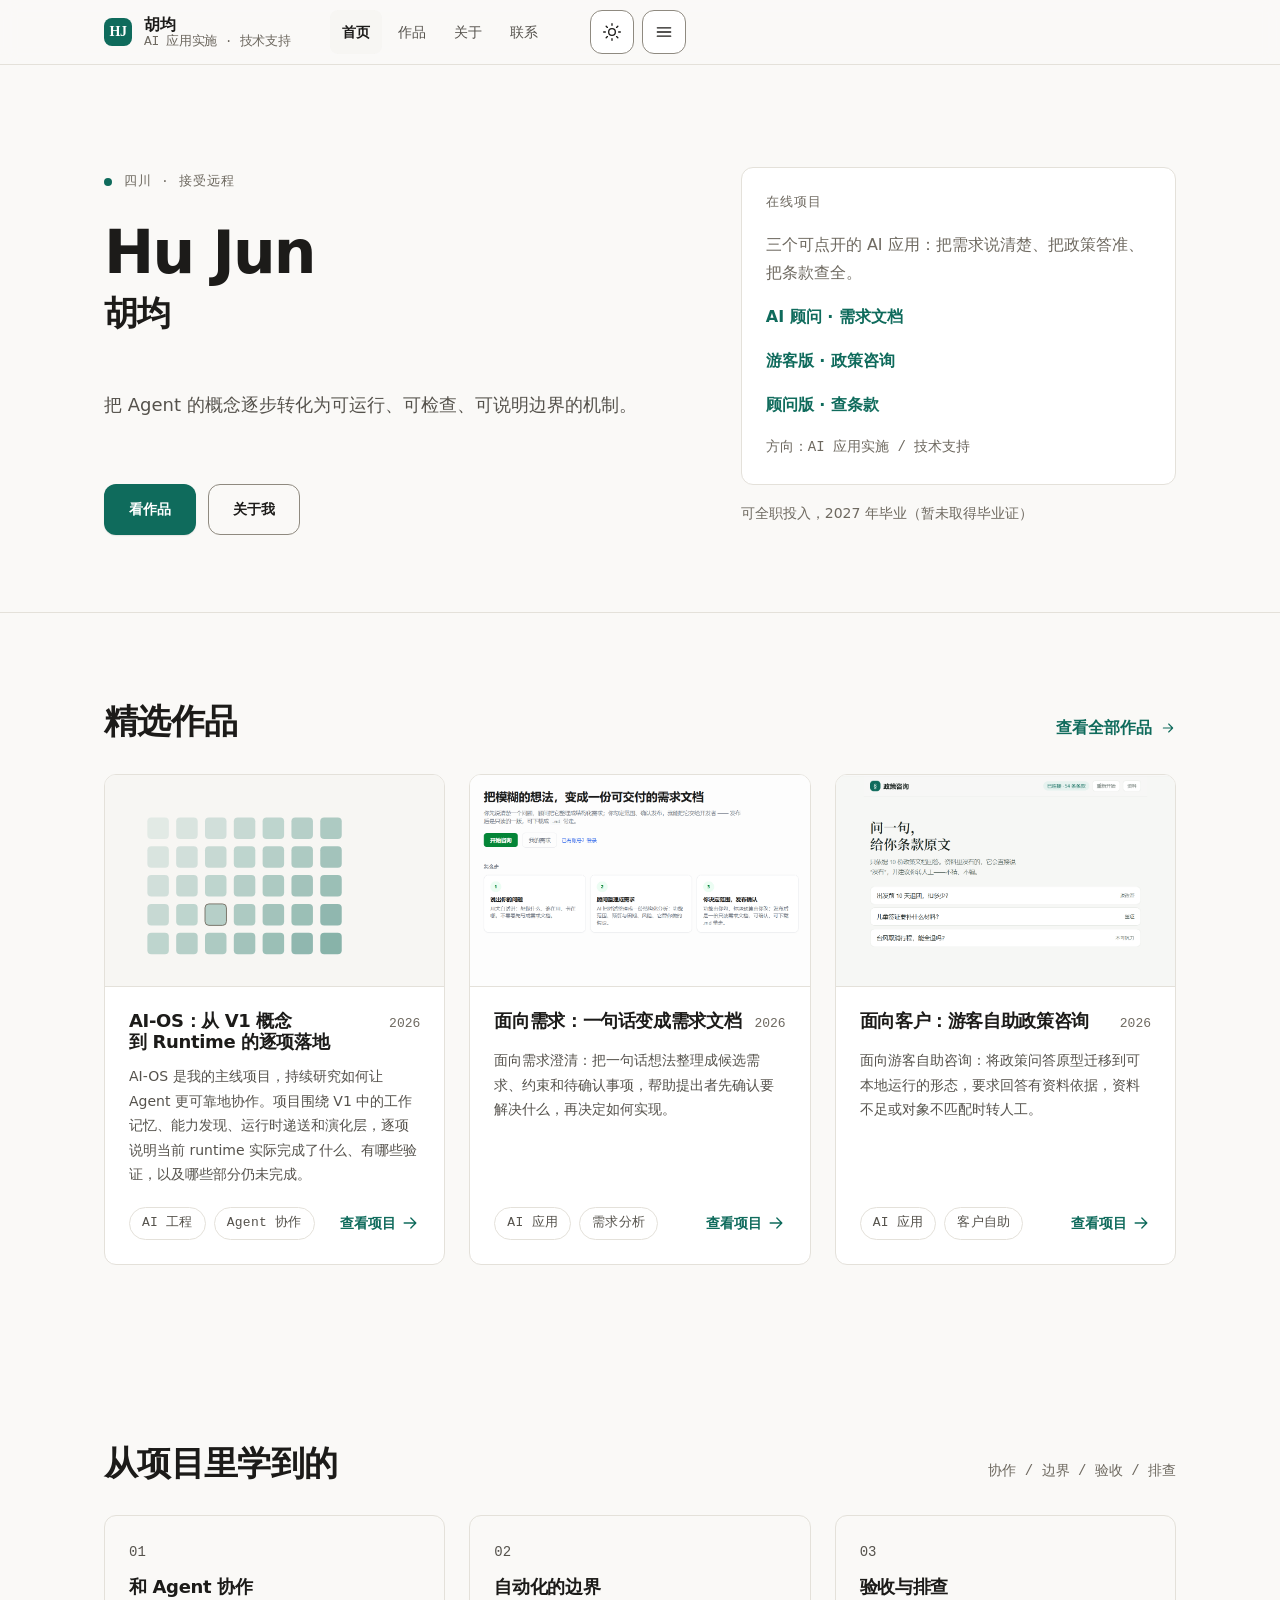
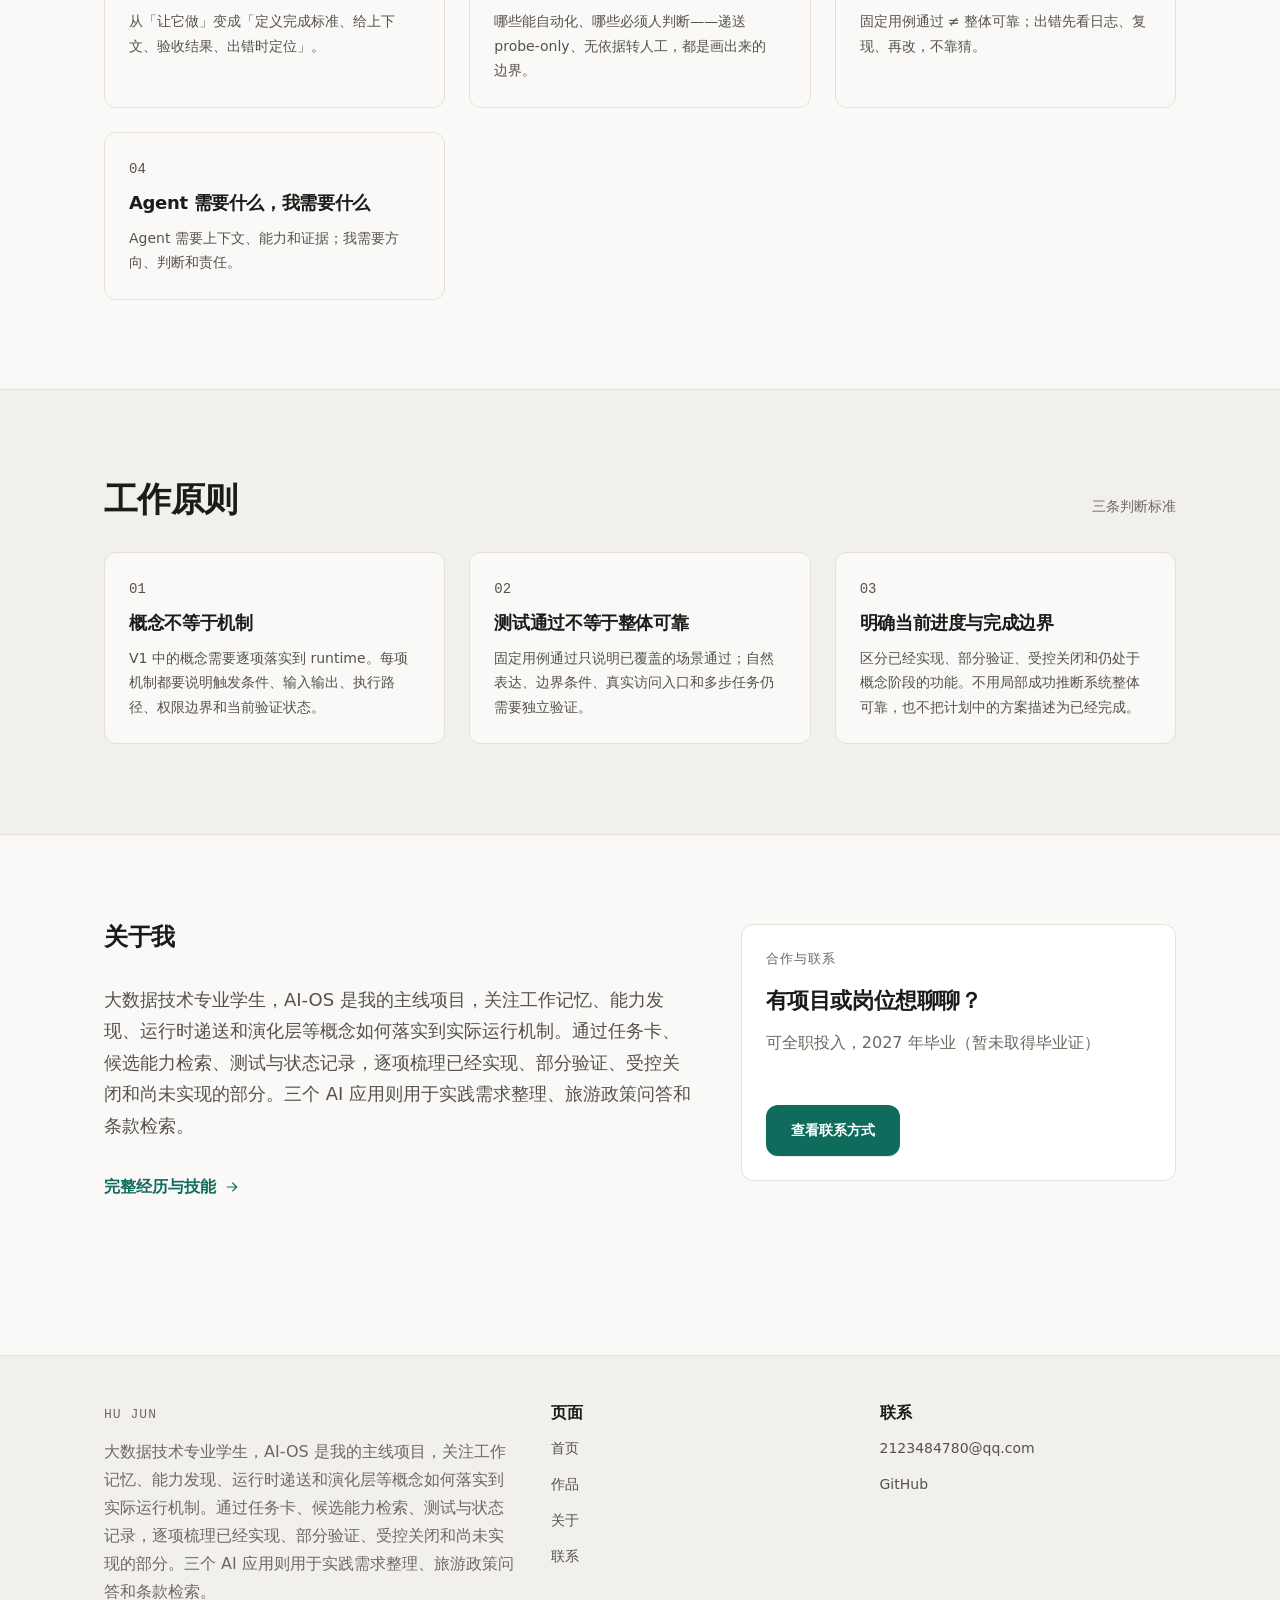
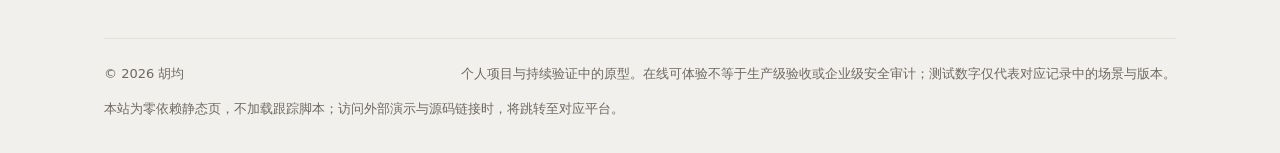
==== index.html @ 74d10eb5 "fix: 修内联脚本闭合、静态兜底（本科/6 个案例/@example）、私有仓库链接不再标源码" ====
<!DOCTYPE html>
<html lang="zh-CN" data-accent="teal">
  <head>
    <meta charset="utf-8" />
    <meta name="viewport" content="width=device-width, initial-scale=1" />
    <title>胡均 · AI 应用实施 / 技术支持</title>
    <meta
      name="description"
      content="胡均（Hu Jun）的作品集：AI 应用实施 / 技术支持方向 —— 三个可点开的 AI 应用与方法论项目 AI-OS。"
    />
    <link rel="canonical" href="https://huyanzhu.github.io/portfolio/" />
    <meta name="author" content="胡均" />
    <meta name="theme-color" content="#faf9f7" />
    <meta name="color-scheme" content="light dark" />
    <meta property="og:type" content="website" />
    <meta property="og:title" content="胡均 · AI 应用实施 / 技术支持" />
    <meta
      property="og:description"
      content="三个可点开的 AI 应用与方法论项目 AI-OS：需求文档、政策咨询、条款检索。"
    />
    <meta property="og:url" content="https://huyanzhu.github.io/portfolio/" />
    <meta property="og:image" content="https://huyanzhu.github.io/portfolio/assets/img/og-cover.svg" />
    <meta name="twitter:card" content="summary_large_image" />
    <link rel="icon" href="assets/img/favicon.svg" type="image/svg+xml" />
    <link rel="manifest" href="site.webmanifest" />
    <link rel="stylesheet" href="assets/css/tokens.css" />
    <link rel="stylesheet" href="assets/css/site.css" />
    <script>
      /* 主题预设：在样式之前决定深浅色，避免首屏闪白 */
      (function () {
        try {
          var query = /[?&]theme=(dark|light)/.exec(window.location.search);
          var t = query ? query[1] : window.localStorage.getItem("portfolio.theme");
          if (t !== "light" && t !== "dark") {
            t =
              window.matchMedia && window.matchMedia("(prefers-color-scheme: dark)").matches
                ? "dark"
                : "light";
          }
          document.documentElement.setAttribute("data-theme", t);
        } catch (err) {
          /* 读取失败时保持 CSS 默认（跟随系统） */
        }
        document.documentElement.setAttribute("data-js", "true");
      })();
    </script>
  </head>

  <body data-page="首页">
    <a class="skip-link" href="#main">跳到主要内容</a>

    <header class="nav">
      <div class="container nav__inner">
        <a class="brand" href="index.html">
          <span class="brand__mark" data-bind="profile.initials">HJ</span>
          <span class="brand__text">
            <span data-bind="profile.name">胡均</span>
            <span class="brand__sub" data-bind="profile.headline">AI 应用实施 · 技术支持</span>
          </span>
        </a>

        <nav class="nav__links" aria-label="主导航" data-render="nav-links">
          <a class="nav__link" data-nav-link href="index.html">首页</a>
          <a class="nav__link" data-nav-link href="projects.html">作品</a>
          <a class="nav__link" data-nav-link href="about.html">关于</a>
          <a class="nav__link" data-nav-link href="contact.html">联系</a>
        </nav>

        <div class="nav__actions">
          <button
            class="btn btn--icon"
            type="button"
            data-theme-toggle
            aria-label="切换主题"
          >
            <svg class="icon" data-theme-icon="light" viewBox="0 0 24 24" aria-hidden="true">
              <circle cx="12" cy="12" r="4" />
              <path d="M12 2v2M12 20v2M2 12h2M20 12h2M5 5l1.5 1.5M17.5 17.5L19 19M19 5l-1.5 1.5M6.5 17.5L5 19" />
            </svg>
            <svg class="icon" data-theme-icon="dark" viewBox="0 0 24 24" aria-hidden="true" hidden>
              <path d="M20 14.5A8 8 0 0 1 9.5 4a8.5 8.5 0 1 0 10.5 10.5z" />
            </svg>
          </button>
          <button
            class="btn btn--icon nav__toggle"
            type="button"
            data-nav-toggle
            aria-expanded="false"
            aria-controls="nav-panel"
            aria-label="打开导航菜单"
          >
            <svg class="icon" viewBox="0 0 24 24" aria-hidden="true">
              <path d="M4 7h16M4 12h16M4 17h16" />
            </svg>
          </button>
        </div>
      </div>

      <div class="nav__panel" id="nav-panel" data-nav-panel hidden>
        <div class="container">
          <ul data-render="nav-panel">
            <li><a data-nav-link href="index.html">首页</a></li>
            <li><a data-nav-link href="projects.html">作品</a></li>
            <li><a data-nav-link href="about.html">关于</a></li>
            <li><a data-nav-link href="contact.html">联系</a></li>
          </ul>
        </div>
      </div>
    </header>

    <main id="main" tabindex="-1">
      <section class="hero">
        <div class="container split">
          <div class="stack stack--lg">
            <div>
              <p class="hero__greeting eyebrow">
                <span class="dot" aria-hidden="true"></span>
                <span data-bind="profile.location">成都 · 接受远程</span>
              </p>
              <h1>
                <span class="display-name" data-bind="profile.latinName">Hu Jun</span>
                <span class="hero__cn" data-bind="profile.name">胡均</span>
              </h1>
            </div>

            <p class="lede hero__lede" data-bind="profile.tagline">
              把 Agent 的概念逐步转化为可运行、可检查、可说明边界的机制。
            </p>

            <div class="hero__cta">
              <a class="btn btn--primary" href="projects.html">
                <span class="btn__label">看作品</span>
              </a>
              <a class="btn btn--ghost" href="about.html">
                <span class="btn__label">关于我</span>
              </a>
            </div>
          </div>

          <div class="hero__aside">
            <div class="card reveal" data-render="hero-card" aria-label="在线项目与方向">
              <p class="eyebrow">在线项目</p>
            </div>
            <p class="muted text-sm" data-bind="profile.availability">
              可全职投入，2027 年毕业
            </p>
          </div>
        </div>
      </section>

      <section class="section">
        <div class="container">
          <div class="section-head">
            <h2>精选作品</h2>
            <a class="link-arrow" href="projects.html">
              查看全部作品
              <svg class="icon" viewBox="0 0 24 24" aria-hidden="true">
                <path d="M5 12h14M13 6l6 6-6 6" />
              </svg>
            </a>
          </div>
          <div class="grid grid--3" data-render="featured-projects">
            <a class="project-card" href="projects.html">
              <div class="project-card__media"></div>
              <div class="project-card__body">
                <div class="project-card__top"><h3 class="project-card__title">作品列表</h3></div>
                <p class="project-card__summary">打开作品页查看全部案例。</p>
              </div>
            </a>
          </div>
        </div>
      </section>

      <section class="section">
        <div class="container">
          <div class="section-head">
            <h2>从项目里学到的</h2>
            <p class="mono muted">协作 / 边界 / 验收 / 排查</p>
          </div>
          <div class="grid grid--3" data-render="learnings"></div>
        </div>
      </section>

      <section class="section section--alt">
        <div class="container">
          <div class="section-head">
            <h2>工作原则</h2>
            <p class="mono muted">三条判断标准</p>
          </div>
          <div class="grid grid--3" data-render="principles">
            <div class="capability">
              <p class="capability__index">01</p>
              <h3>先定义状态，再画界面</h3>
              <p>空、加载、失败、无权限——这四种状态先写清楚，主流程反而更简单。</p>
            </div>
          </div>
        </div>
      </section>

      <section class="section">
        <div class="container split">
          <div class="stack stack--lg">
            <h2>关于我</h2>
            <p class="lede" data-bind="profile.bioShort">
              大数据技术专业学生，关注 AI 应用如何落实到可运行、可检查的机制。
            </p>
            <div>
              <a class="link-arrow" href="about.html">
                完整经历与技能
                <svg class="icon" viewBox="0 0 24 24" aria-hidden="true">
                  <path d="M5 12h14M13 6l6 6-6 6" />
                </svg>
              </a>
            </div>
          </div>

          <div class="card">
            <p class="eyebrow">合作与联系</p>
            <h2 class="text-xl">有项目或岗位想聊聊？</h2>
            <p class="muted" data-bind="profile.availability">开放全职与长期合作机会</p>
            <div class="hero__cta">
              <a class="btn btn--primary" href="contact.html">
                <span class="btn__label">查看联系方式</span>
              </a>
            </div>
          </div>
        </div>
      </section>

      <section class="section section--alt" data-writing-section hidden>
        <div class="container">
          <div class="section-head">
            <h2>写作与分享</h2>
            <p class="mono muted">技术笔记与项目复盘</p>
          </div>
          <div class="grid grid--3" data-render="writing"></div>
        </div>
      </section>
    </main>

    <footer class="footer">
      <div class="container">
        <div class="footer__grid">
          <div>
            <p class="eyebrow" data-bind="profile.latinName">Hu Jun</p>
            <p class="muted mt-3" data-bind="profile.bioShort">
              AI 应用实施 · 技术支持
            </p>
          </div>
          <div>
            <h2>页面</h2>
            <ul data-render="footer-nav">
              <li><a href="index.html">首页</a></li>
              <li><a href="projects.html">作品</a></li>
              <li><a href="about.html">关于</a></li>
              <li><a href="contact.html">联系</a></li>
            </ul>
          </div>
          <div>
            <h2>联系</h2>
            <ul>
              <li>
                <a href="mailto:2123484780@qq.com" data-contact="email-link">2123484780@qq.com</a>
              </li>
              <li><a href="https://github.com/huyanzhu" rel="noopener" target="_blank">GitHub</a></li>
            </ul>
          </div>
        </div>

        <div class="footer__bottom">
          <p>© <span data-year>2026</span> <span data-bind="profile.name">胡均</span></p>
          <p class="footer__note">
            <span data-sample-notice>个人项目与持续验证中的原型。</span>
          </p>
          <p data-footer-note>本站为零依赖静态页：无跟踪脚本、无第三方请求。</p>
        </div>
      </div>
    </footer>

    <div class="toast" data-toast role="status" hidden></div>

    <script src="assets/js/content.js"></script>
    <script src="assets/js/site.js"></script>
  </body>
</html>
---- assets/css/tokens.css ----
/* =============================================================================
   tokens.css — 设计令牌（单一来源）
   个人作品集站 · 静态零依赖
   规则：页面/组件只使用语义令牌（--bg / --text / --accent ...），
        不出现硬编码 hex；换肤 = 只改本文件。
   刻度：间距 4→128（8px 栅格为主）· 圆角 sm8 / md12 / lg16 / pill
        动效统一 300ms cubic-bezier(.22,1,.36,1)，全部受 reduced-motion 约束。
   ============================================================================= */

:root {
  /* ---- 字体族 ---------------------------------------------------------- */
  --font-sans: system-ui, -apple-system, "Segoe UI", "PingFang SC",
    "Hiragino Sans GB", "Microsoft YaHei", "Source Han Sans SC", sans-serif;
  --font-display: Georgia, "Times New Roman", "Songti SC", serif;
  --font-mono: ui-monospace, SFMono-Regular, "Cascadia Code", Consolas,
    "Liberation Mono", monospace;

  /* ---- 字号刻度（展示层流式，正文固定） -------------------------------- */
  --fs-xs: 0.8125rem;   /* 13 */
  --fs-sm: 0.875rem;    /* 14 */
  --fs-base: 1rem;      /* 16 */
  --fs-lg: 1.125rem;    /* 18 */
  --fs-xl: 1.375rem;    /* 22 */
  --fs-2xl: clamp(1.625rem, 1.4rem + 1.1vw, 2.125rem);
  --fs-3xl: clamp(2.25rem, 1.55rem + 3.2vw, 3.75rem);

  /* ---- 行高：展示紧、正文松（中文正文需要更大行距） -------------------- */
  --lh-tight: 1.14;
  --lh-base: 1.75;

  /* ---- 字距 ------------------------------------------------------------ */
  --ls-tight: -0.02em;
  --ls-wide: 0.08em;

  /* ---- 间距刻度（8px 栅格） -------------------------------------------- */
  --space-1: 4px;
  --space-2: 8px;
  --space-3: 12px;
  --space-4: 16px;
  --space-5: 24px;
  --space-6: 32px;
  --space-7: 48px;
  --space-8: 64px;
  --space-10: 128px;

  /* ---- 圆角（统一刻度，禁止混用自由值） -------------------------------- */
  --radius-sm: 8px;
  --radius-md: 12px;
  --radius-lg: 16px;
  --radius-pill: 999px;

  /* ---- 控件尺寸（触控目标下限，WCAG 2.5.5 建议 44px） ------------------ */
  --control-h: 44px;
  --size-mark: 28px;      /* 品牌方块 */
  --size-textarea: 132px; /* 留言框初始高度 */

  /* ---- 版式尺寸 -------------------------------------------------------- */
  --container: 1120px;
  --measure: 68ch;          /* 正文行长上限 */
  --gutter: clamp(20px, 4vw, 24px);
  --section-y: clamp(56px, 7vw, 104px);
  --section-y-tight: clamp(40px, 5vw, 64px);
  --hero-y-top: clamp(48px, 8vw, 112px);
  --hero-y-bottom: clamp(40px, 6vw, 80px);
  --page-head-y: clamp(40px, 6vw, 72px);
  --nav-h: 64px;

  /* ---- 动效 ------------------------------------------------------------ */
  --ease-out: cubic-bezier(0.22, 1, 0.36, 1);
  --motion-fast: 150ms;
  --motion-base: 300ms;
  --motion-slow: 600ms;
  --stagger: 80ms;

  /* ---- 层级 ------------------------------------------------------------ */
  --z-nav: 100;
  --z-toast: 200;

  /* ---- 浅色主题语义色（暖中性 + 单一松绿强调） ------------------------- */
  --bg: #faf9f7;
  --bg-subtle: #f2f0ec;
  --surface: #ffffff;
  --surface-2: #f7f6f3;
  --border: #e4e1da;
  --border-strong: #8f8a80;   /* 功能性边框（输入框/按钮/焦点相关）：对底色 >= 3:1 */
  --text: #1c1b19;           /* 近黑，非纯黑 */
  --text-secondary: #55524c;
  --text-muted: #6e6960;
  --accent: #0f6b5c;
  --accent-hover: #0b5449;
  --accent-soft: #e6f1ee;
  --accent-contrast: #ffffff;
  --danger: #b3261e;
  --focus-ring: #0f6b5c;

  /* ---- 阴影：分层低透明着色，非单层硬黑 -------------------------------- */
  --shadow-sm: 0 1px 2px rgba(28, 27, 25, 0.05),
    0 1px 1px rgba(28, 27, 25, 0.04);
  --shadow-md: 0 2px 4px rgba(28, 27, 25, 0.05),
    0 8px 20px -8px rgba(28, 27, 25, 0.12);
  --shadow-lg: 0 4px 8px rgba(28, 27, 25, 0.06),
    0 20px 40px -16px rgba(28, 27, 25, 0.18);

  color-scheme: light;
}

/* ---- 深色主题：显式选择 或 系统偏好（未被显式覆盖时） ------------------- */
:root[data-theme="dark"] {
  --bg: #14120e;
  --bg-subtle: #1b1815;
  --surface: #1c1a16;
  --surface-2: #221f1a;
  --border: #2e2a24;
  --border-strong: #78705f;   /* 深色下同样满足非文字对比度 >= 3:1 */
  --text: #f0ede7;
  --text-secondary: #b9b3a8;
  --text-muted: #8c877d;
  --accent: #63c9b4;
  --accent-hover: #86d8c6;
  --accent-soft: #17302b;
  --accent-contrast: #0b1f1a;
  --danger: #f2b8b5;
  --focus-ring: #63c9b4;
  --shadow-sm: 0 1px 2px rgba(0, 0, 0, 0.4), 0 1px 1px rgba(0, 0, 0, 0.3);
  --shadow-md: 0 2px 4px rgba(0, 0, 0, 0.35), 0 8px 20px -8px rgba(0, 0, 0, 0.55);
  --shadow-lg: 0 4px 8px rgba(0, 0, 0, 0.4), 0 20px 40px -16px rgba(0, 0, 0, 0.7);
  color-scheme: dark;
}

@media (prefers-color-scheme: dark) {
  :root:not([data-theme="light"]) {
    --bg: #14120e;
    --bg-subtle: #1b1815;
    --surface: #1c1a16;
    --surface-2: #221f1a;
    --border: #2e2a24;
    --border-strong: #78705f;
    --text: #f0ede7;
    --text-secondary: #b9b3a8;
    --text-muted: #8c877d;
    --accent: #63c9b4;
    --accent-hover: #86d8c6;
    --accent-soft: #17302b;
    --accent-contrast: #0b1f1a;
    --danger: #f2b8b5;
    --focus-ring: #63c9b4;
    --shadow-sm: 0 1px 2px rgba(0, 0, 0, 0.4), 0 1px 1px rgba(0, 0, 0, 0.3);
    --shadow-md: 0 2px 4px rgba(0, 0, 0, 0.35),
      0 8px 20px -8px rgba(0, 0, 0, 0.55);
    --shadow-lg: 0 4px 8px rgba(0, 0, 0, 0.4),
      0 20px 40px -16px rgba(0, 0, 0, 0.7);
    color-scheme: dark;
  }
}

/* ---- 动效收敛：用户要求减少动效时，所有时长归零（统一兜底） ------------- */
@media (prefers-reduced-motion: reduce) {
  :root {
    --motion-fast: 0ms;
    --motion-base: 0ms;
    --motion-slow: 0ms;
    --stagger: 0ms;
  }
}

/* ---- 强调色预设：<html data-accent="teal|indigo|clay"> 可换品牌色 -------- */
:root[data-accent="indigo"] {
  --accent: #2f4fb8;
  --accent-hover: #243d92;
  --accent-soft: #e8ecfa;
  --focus-ring: #2f4fb8;
}
:root[data-accent="clay"] {
  --accent: #9a4a1f;
  --accent-hover: #7c3a17;
  --accent-soft: #f7ece4;
  --focus-ring: #9a4a1f;
}
:root[data-theme="dark"][data-accent="indigo"],
:root[data-accent="indigo"]:where([data-theme="dark"]) {
  --accent: #93a8ff;
  --accent-hover: #b3c2ff;
  --accent-soft: #1b2140;
  --accent-contrast: #0e1430;
  --focus-ring: #93a8ff;
}
:root[data-theme="dark"][data-accent="clay"] {
  --accent: #e2a077;
  --accent-hover: #eeb894;
  --accent-soft: #33231a;
  --accent-contrast: #2a1608;
  --focus-ring: #e2a077;
}
@media (prefers-color-scheme: dark) {
  :root:not([data-theme="light"])[data-accent="indigo"] {
    --accent: #93a8ff;
    --accent-hover: #b3c2ff;
    --accent-soft: #1b2140;
    --accent-contrast: #0e1430;
    --focus-ring: #93a8ff;
  }
  :root:not([data-theme="light"])[data-accent="clay"] {
    --accent: #e2a077;
    --accent-hover: #eeb894;
    --accent-soft: #33231a;
    --accent-contrast: #2a1608;
    --focus-ring: #e2a077;
  }
}
---- assets/css/site.css ----
/* =============================================================================
   site.css — 基元 + 组件（只消费 tokens.css 的语义令牌）
   结构：reset → base → layout → nav → hero → button → tag → card → timeline
        → empty → form → footer → prose → motion → print
   ============================================================================= */

/* ---------------------------------------------------------------- reset -- */
*,
*::before,
*::after {
  box-sizing: border-box;
}

/* 作者样式里的 display（如 .empty{display:flex}）会盖掉 UA 的 [hidden]{display:none}，
   SVG 元素同理（svg{display:block}）—— 这里显式兜底：
   JS 用 hidden 控制显隐的元素必须真的隐藏。 */
[hidden] {
  display: none !important;
}

html {
  -webkit-text-size-adjust: 100%;
  scroll-behavior: smooth;
  scroll-padding-top: calc(var(--nav-h) + var(--space-5));
}

body {
  margin: 0;
  background: var(--bg);
  color: var(--text);
  font-family: var(--font-sans);
  font-size: var(--fs-base);
  line-height: var(--lh-base);
  overflow-wrap: break-word; /* 长英文项目名 / URL 在窄屏不溢出 */
  -webkit-font-smoothing: antialiased;
  text-rendering: optimizeLegibility;
}

img,
svg {
  max-width: 100%;
  height: auto;
  display: block;
}

h1,
h2,
h3,
h4 {
  margin: 0;
  line-height: var(--lh-tight);
  letter-spacing: var(--ls-tight);
  font-weight: 700;
  text-wrap: balance;
}

p {
  margin: 0;
  text-wrap: pretty;
}

ul,
ol {
  margin: 0;
  padding: 0;
  list-style: none;
}

a {
  color: var(--accent);
  text-decoration-thickness: 1px;
  text-underline-offset: 3px;
}

a:hover {
  color: var(--accent-hover);
}

button {
  font: inherit;
  color: inherit;
}

hr {
  border: 0;
  border-top: 1px solid var(--border);
  margin: 0;
}

:focus-visible {
  outline: 2px solid var(--focus-ring);
  outline-offset: 2px;
  border-radius: var(--radius-sm);
}

::selection {
  background: var(--accent-soft);
  color: var(--text);
}

/* ----------------------------------------------------------------- base -- */
.skip-link {
  position: absolute;
  left: var(--space-4);
  top: calc(-1 * var(--space-10));
  z-index: calc(var(--z-nav) + 1);
  padding: var(--space-3) var(--space-4);
  background: var(--surface);
  color: var(--text);
  border: 1px solid var(--border-strong);
  border-radius: var(--radius-md);
  box-shadow: var(--shadow-md);
  transition: top var(--motion-fast) var(--ease-out);
}

.skip-link:focus {
  top: var(--space-4);
}

.visually-hidden {
  position: absolute;
  width: 1px;
  height: 1px;
  overflow: hidden;
  clip-path: inset(50%);
  white-space: nowrap;
}

.eyebrow {
  font-family: var(--font-mono);
  font-size: var(--fs-xs);
  letter-spacing: var(--ls-wide);
  text-transform: uppercase;
  color: var(--text-muted);
}

.lede {
  font-size: var(--fs-lg);
  color: var(--text-secondary);
  max-width: var(--measure);
}

.muted {
  color: var(--text-muted);
}

.mono {
  font-family: var(--font-mono);
  font-size: var(--fs-sm);
}

.text-sm {
  font-size: var(--fs-sm);
}

.text-xl {
  font-size: var(--fs-xl);
}

.mt-3 {
  margin-top: var(--space-3);
}

.display-name {
  font-weight: 700;
  font-size: var(--fs-3xl);
  line-height: var(--lh-tight);
  letter-spacing: -0.03em;
}

/* --------------------------------------------------------------- layout -- */
.container {
  width: 100%;
  max-width: var(--container);
  margin-inline: auto;
  padding-inline: var(--gutter);
}

.section {
  padding-block: var(--section-y);
}

.section--tight {
  padding-block: var(--section-y-tight);
}

.section--alt {
  background: var(--bg-subtle);
  border-block: 1px solid var(--border);
}

.section-head {
  display: flex;
  flex-wrap: wrap;
  align-items: baseline;
  justify-content: space-between;
  gap: var(--space-4);
  margin-bottom: var(--space-6);
}

.section-head h2 {
  font-size: var(--fs-2xl);
}

.stack {
  display: flex;
  flex-direction: column;
  gap: var(--space-4);
}

.stack--lg {
  gap: var(--space-6);
}

.grid {
  display: grid;
  gap: var(--space-5);
}

.grid--2 {
  grid-template-columns: repeat(auto-fit, minmax(280px, 1fr));
}

.grid--3 {
  grid-template-columns: repeat(auto-fill, minmax(272px, 1fr));
}

.split {
  display: grid;
  gap: var(--space-7);
  align-items: start;
}

@media (min-width: 960px) {
  .split {
    grid-template-columns: 1.15fr 0.85fr;
  }
}

.rule {
  border-top: 1px solid var(--border);
  padding-top: var(--space-5);
}

/* ------------------------------------------------------------------ nav -- */
.nav {
  position: sticky;
  top: 0;
  z-index: var(--z-nav);
  background: var(--bg); /* 回退：不支持 color-mix 的浏览器用不透明底色 */
  background: color-mix(in srgb, var(--bg) 88%, transparent);
  backdrop-filter: blur(8px);
  border-bottom: 1px solid var(--border);
}

.nav__inner {
  display: flex;
  align-items: center;
  gap: var(--space-4);
  min-height: var(--nav-h);
}

.brand {
  display: inline-flex;
  align-items: center;
  gap: var(--space-3);
  text-decoration: none;
  color: var(--text);
  font-weight: 700;
  letter-spacing: var(--ls-tight);
}

.brand:hover {
  color: var(--text);
}

.brand__mark {
  width: var(--size-mark);
  height: var(--size-mark);
  border-radius: var(--radius-sm);
  background: var(--accent);
  color: var(--accent-contrast);
  display: grid;
  place-items: center;
  font-family: var(--font-display);
  font-size: var(--fs-sm);
  line-height: 1;
}

.brand__text {
  display: flex;
  flex-direction: column;
  line-height: 1.2;
}

.brand__sub {
  font-family: var(--font-mono);
  font-weight: 400;
  font-size: var(--fs-xs);
  color: var(--text-muted);
}

.nav__links {
  display: none;
  gap: var(--space-1);
  margin-inline-start: auto;
}

.nav__link {
  display: inline-flex;
  align-items: center;
  min-height: var(--control-h);
  padding-inline: var(--space-3);
  border-radius: var(--radius-sm);
  color: var(--text-secondary);
  text-decoration: none;
  font-size: var(--fs-sm);
  transition: background var(--motion-fast) var(--ease-out),
    color var(--motion-fast) var(--ease-out);
}

.nav__link:hover {
  background: var(--surface-2);
  color: var(--text);
}

.nav__link[aria-current="page"] {
  color: var(--text);
  background: var(--surface-2);
  font-weight: 600;
}

.nav__actions {
  display: flex;
  align-items: center;
  gap: var(--space-2);
  margin-inline-start: auto;
}

@media (min-width: 860px) {
  .nav__links {
    display: flex;
    margin-inline-start: var(--space-5);
  }

  .nav__actions {
    margin-inline-start: var(--space-5);
  }

  .nav__toggle {
    display: none;
  }
}

.nav__toggle {
  display: inline-flex;
  align-items: center;
  justify-content: center;
  width: var(--control-h);
  height: var(--control-h);
  background: var(--surface);
  border: 1px solid var(--border);
  border-radius: var(--radius-sm);
  cursor: pointer;
}

.nav__toggle:hover {
  border-color: var(--border-strong);
}

.icon {
  width: 20px;
  height: 20px;
  stroke: currentColor;
  stroke-width: 1.6;
  fill: none;
  stroke-linecap: round;
  stroke-linejoin: round;
}

/* SVG 元素上的主题图标同样依赖全局 [hidden] 规则（作者 display 会盖过 UA 规则） */

.nav__panel {
  border-top: 1px solid var(--border);
  background: var(--bg);
  padding-block: var(--space-3) var(--space-4);
}

.nav__panel ul {
  display: flex;
  flex-direction: column;
  gap: var(--space-1);
}

.nav__panel a {
  display: flex;
  align-items: center;
  min-height: var(--control-h);
  padding-inline: var(--space-3);
  border-radius: var(--radius-sm);
  color: var(--text-secondary);
  text-decoration: none;
}

.nav__panel a:hover,
.nav__panel a[aria-current="page"] {
  background: var(--surface-2);
  color: var(--text);
}

@media (min-width: 860px) {
  .nav__panel {
    display: none;
  }
}

/* ----------------------------------------------------------------- hero -- */
.hero {
  padding-block: var(--hero-y-top) var(--hero-y-bottom);
  border-bottom: 1px solid var(--border);
}

.hero__greeting {
  display: inline-flex;
  align-items: center;
  gap: var(--space-3);
  margin-bottom: var(--space-5);
}

.dot {
  width: 8px;
  height: 8px;
  border-radius: var(--radius-pill);
  background: var(--accent);
  flex: none;
}

.hero h1 {
  font-size: var(--fs-3xl);
  max-width: 18ch;
}

.hero__cn {
  display: block;
  font-size: var(--fs-2xl);
  font-weight: 700;
  letter-spacing: var(--ls-tight);
  margin-top: var(--space-2);
}

.hero__lede {
  margin-top: var(--space-5);
}

.hero__cta {
  display: flex;
  flex-wrap: wrap;
  gap: var(--space-3);
  margin-top: var(--space-6);
}

.hero__aside {
  display: flex;
  flex-direction: column;
  gap: var(--space-4);
}

.facts {
  display: grid;
  grid-template-columns: repeat(auto-fit, minmax(132px, 1fr));
  gap: var(--space-4);
  padding: var(--space-5);
  background: var(--surface);
  border: 1px solid var(--border);
  border-radius: var(--radius-lg);
  box-shadow: var(--shadow-sm);
}

.facts__item dt {
  font-family: var(--font-mono);
  font-size: var(--fs-xs);
  color: var(--text-muted);
  letter-spacing: 0.04em;
}

.facts__item dd {
  margin: var(--space-2) 0 0;
  font-size: var(--fs-xl);
  font-weight: 700;
  letter-spacing: var(--ls-tight);
}

.facts__item dd span {
  font-size: var(--fs-sm);
  font-weight: 400;
  color: var(--text-secondary);
  margin-inline-start: var(--space-1);
}

/* --------------------------------------------------------------- button -- */
.btn {
  display: inline-flex;
  align-items: center;
  justify-content: center;
  gap: var(--space-2);
  min-height: var(--control-h);
  padding: var(--space-3) var(--space-5);
  border: 1px solid transparent;
  border-radius: var(--radius-md);
  background: var(--surface-2);
  color: var(--text);
  font-size: var(--fs-sm);
  font-weight: 600;
  text-decoration: none;
  cursor: pointer;
  transition: transform var(--motion-fast) var(--ease-out),
    background var(--motion-fast) var(--ease-out),
    border-color var(--motion-fast) var(--ease-out),
    box-shadow var(--motion-fast) var(--ease-out);
}

.btn:hover {
  transform: translateY(-1px);
}

.btn:active {
  transform: scale(0.97);
}

.btn--primary {
  background: var(--accent);
  color: var(--accent-contrast);
  box-shadow: var(--shadow-sm);
}

.btn--primary:hover {
  background: var(--accent-hover);
  color: var(--accent-contrast);
}

.btn--ghost {
  background: transparent;
  border-color: var(--border-strong);
  color: var(--text);
}

.btn--ghost:hover {
  background: var(--surface-2);
  border-color: var(--text-muted);
}

.btn--icon {
  width: var(--control-h);
  min-height: var(--control-h);
  padding: 0;
  background: var(--surface);
  border-color: var(--border-strong);
}

.btn--icon:hover {
  border-color: var(--border-strong);
  background: var(--surface-2);
}

.btn__label {
  white-space: nowrap;
}

/* ------------------------------------------------------------------ tag -- */
.tag-list {
  display: flex;
  flex-wrap: wrap;
  gap: var(--space-2);
}

.tag {
  display: inline-flex;
  align-items: center;
  gap: var(--space-1);
  padding: var(--space-1) var(--space-3);
  border-radius: var(--radius-pill);
  border: 1px solid var(--border);
  background: var(--surface);
  color: var(--text-secondary);
  font-size: var(--fs-xs);
  font-family: var(--font-mono);
  letter-spacing: 0.02em;
}

.tag--accent {
  border-color: transparent;
  background: var(--accent-soft);
  color: var(--accent);
}

.filter {
  display: flex;
  flex-wrap: wrap;
  gap: var(--space-2);
  align-items: center;
}

.filter__btn {
  padding: var(--space-2) var(--space-4);
  min-height: var(--control-h);
  border-radius: var(--radius-pill);
  border: 1px solid var(--border-strong);
  background: var(--surface);
  color: var(--text-secondary);
  font-size: var(--fs-sm);
  cursor: pointer;
  transition: background var(--motion-fast) var(--ease-out),
    border-color var(--motion-fast) var(--ease-out),
    color var(--motion-fast) var(--ease-out);
}

.filter__btn:hover {
  border-color: var(--text-muted);
  color: var(--text);
}

.filter__btn[aria-pressed="true"] {
  background: var(--accent-soft);
  border-color: var(--accent);
  color: var(--accent);
  font-weight: 600;
}

/* ----------------------------------------------------------------- card -- */
.card {
  display: flex;
  flex-direction: column;
  gap: var(--space-4);
  padding: var(--space-5);
  background: var(--surface);
  border: 1px solid var(--border);
  border-radius: var(--radius-md);
  color: var(--text); /* 卡片可能是 <a>，避免整卡文字继承链接色 */
}

.project-card {
  display: flex;
  flex-direction: column;
  background: var(--surface);
  border: 1px solid var(--border);
  border-radius: var(--radius-md);
  overflow: hidden;
  text-decoration: none;
  color: var(--text);
  transition: transform var(--motion-base) var(--ease-out),
    box-shadow var(--motion-base) var(--ease-out),
    border-color var(--motion-base) var(--ease-out);
}

.project-card:hover {
  transform: translateY(-2px);
  border-color: var(--border-strong);
  box-shadow: var(--shadow-md);
  color: var(--text);
}

.project-card__media {
  aspect-ratio: 16 / 10;
  background: var(--surface-2);
  border-bottom: 1px solid var(--border);
  overflow: hidden;
}

.project-card__media img {
  width: 100%;
  height: 100%;
  object-fit: cover;
  object-position: top center;
}

.project-card__body {
  display: flex;
  flex-direction: column;
  gap: var(--space-3);
  padding: var(--space-5);
  flex: 1;
}

.project-card__top {
  display: flex;
  align-items: baseline;
  justify-content: space-between;
  gap: var(--space-3);
}

.project-card__title {
  font-size: var(--fs-lg);
  min-width: 0; /* 允许长标题收缩换行，而不是把年份挤出卡片 */
}

.project-card__year {
  font-family: var(--font-mono);
  font-size: var(--fs-xs);
  color: var(--text-muted);
  flex: none;
}

.project-card__summary {
  color: var(--text-secondary);
  font-size: var(--fs-sm);
  line-height: var(--lh-base);
}

.project-card__foot {
  display: flex;
  align-items: center;
  justify-content: space-between;
  gap: var(--space-3);
  margin-top: auto;
  padding-top: var(--space-2);
}

.project-card__more {
  display: inline-flex;
  align-items: center;
  gap: var(--space-1);
  font-size: var(--fs-sm);
  font-weight: 600;
  color: var(--accent);
}

.capability {
  display: flex;
  flex-direction: column;
  gap: var(--space-3);
  padding: var(--space-5);
  border: 1px solid var(--border);
  border-radius: var(--radius-md);
  background: var(--bg);
}

.capability__index {
  font-family: var(--font-mono);
  font-size: var(--fs-xs);
  color: var(--accent);
}

.capability h3 {
  font-size: var(--fs-lg);
}

.capability p {
  color: var(--text-secondary);
  font-size: var(--fs-sm);
}

/* ------------------------------------------------------------- timeline -- */
.timeline {
  display: flex;
  flex-direction: column;
  gap: var(--space-5);
  border-inline-start: 1px solid var(--border);
  padding-inline-start: var(--space-5);
}

.timeline__item {
  position: relative;
}

.timeline__item::before {
  content: "";
  position: absolute;
  inset-inline-start: calc(-1 * var(--space-5) - var(--space-1));
  top: var(--space-2);
  width: 8px;
  height: 8px;
  border-radius: var(--radius-pill);
  background: var(--border-strong);
}

.timeline__item--current::before {
  background: var(--accent);
}

.timeline__period {
  font-family: var(--font-mono);
  font-size: var(--fs-xs);
  color: var(--text-muted);
}

.timeline__role {
  font-size: var(--fs-base);
  margin-top: var(--space-1);
}

.timeline__org {
  color: var(--text-secondary);
  font-size: var(--fs-sm);
}

.timeline__points {
  margin-top: var(--space-3);
  display: flex;
  flex-direction: column;
  gap: var(--space-2);
  color: var(--text-secondary);
  font-size: var(--fs-sm);
}

.timeline__points li {
  padding-inline-start: var(--space-4);
  position: relative;
}

.timeline__points li::before {
  content: "";
  position: absolute;
  inset-inline-start: 0;
  top: 0.72em;
  width: 6px;
  height: 6px;
  border-radius: var(--radius-pill);
  background: var(--accent);
  opacity: 0.55;
}

/* ---------------------------------------------------------------- empty -- */
.empty {
  display: flex;
  flex-direction: column;
  align-items: center;
  justify-content: center;
  text-align: center;
  gap: var(--space-3);
  padding: var(--space-8) var(--space-5);
  border: 1px dashed var(--border-strong);
  border-radius: var(--radius-md);
  background: var(--surface-2);
}

.empty__icon {
  width: 40px;
  height: 40px;
  color: var(--text-muted);
  opacity: 0.5;
}

.empty h1,
.empty h3 {
  font-size: var(--fs-lg);
  color: var(--text-secondary);
}

.empty p {
  font-size: var(--fs-sm);
  color: var(--text-muted);
  max-width: 36ch;
}

.empty .btn {
  margin-top: var(--space-1);
}

/* ----------------------------------------------------------------- form -- */
.form {
  display: flex;
  flex-direction: column;
  gap: var(--space-5);
}

.field {
  display: flex;
  flex-direction: column;
  gap: var(--space-3);
}

.field label {
  font-size: var(--fs-sm);
  font-weight: 600;
}

.field input,
.field textarea {
  width: 100%;
  padding: var(--space-3) var(--space-4);
  font: inherit;
  color: var(--text);
  background: var(--surface);
  border: 1px solid var(--border-strong);
  border-radius: var(--radius-sm);
  transition: border-color var(--motion-fast) var(--ease-out),
    box-shadow var(--motion-fast) var(--ease-out);
}

.field textarea {
  min-height: var(--size-textarea);
  resize: vertical;
}

.field input:hover,
.field textarea:hover {
  border-color: var(--border-strong);
}

.field input:focus-visible,
.field textarea:focus-visible {
  outline: none;
  border-color: var(--accent);
  box-shadow: 0 0 0 3px color-mix(in srgb, var(--accent) 20%, transparent);
}

.field__hint {
  font-size: var(--fs-xs);
  color: var(--text-muted);
}

/* 必填标识：视觉提示（可访问性语义由 required 属性提供） */
.field__required {
  margin-inline-start: var(--space-2);
  font-size: var(--fs-xs);
  font-weight: 400;
  color: var(--text-muted);
}

.field__error {
  font-size: var(--fs-xs);
  color: var(--danger);
}

.field[data-invalid="true"] input,
.field[data-invalid="true"] textarea {
  border-color: var(--danger);
}

.form__status {
  font-size: var(--fs-sm);
  color: var(--text-secondary);
  min-height: 1.5em;
}

.contact-row {
  display: flex;
  align-items: center;
  justify-content: space-between;
  gap: var(--space-4);
  padding: var(--space-4) 0;
  border-bottom: 1px solid var(--border);
}

.contact-row:last-of-type {
  border-bottom: 0;
}

.contact-row__label {
  font-family: var(--font-mono);
  font-size: var(--fs-xs);
  color: var(--text-muted);
  letter-spacing: 0.04em;
  text-transform: uppercase;
}

.contact-row__value {
  font-size: var(--fs-base);
  margin-top: var(--space-1);
  word-break: break-word;
}

.contact-row__action {
  flex: none;
}

/* --------------------------------------------------------------- footer -- */
.footer {
  border-top: 1px solid var(--border);
  background: var(--bg-subtle);
  padding-block: var(--space-7) var(--space-6);
  margin-top: var(--space-8);
}

.footer__grid {
  display: grid;
  gap: var(--space-6);
}

@media (min-width: 720px) {
  .footer__grid {
    grid-template-columns: 1.4fr 1fr 1fr;
  }
}

.footer h2 {
  font-size: var(--fs-base);
  letter-spacing: 0;
  color: var(--text);
  margin-bottom: var(--space-3);
}

.footer ul {
  display: flex;
  flex-direction: column;
  gap: var(--space-2);
}

.footer a {
  color: var(--text-secondary);
  text-decoration: none;
  font-size: var(--fs-sm);
}

.footer a:hover {
  color: var(--accent);
  text-decoration: underline;
}

.footer__bottom {
  display: flex;
  flex-wrap: wrap;
  justify-content: space-between;
  gap: var(--space-3);
  margin-top: var(--space-6);
  padding-top: var(--space-5);
  border-top: 1px solid var(--border);
  font-size: var(--fs-xs);
  color: var(--text-muted);
}

.footer__note {
  display: inline-flex;
  align-items: center;
  gap: var(--space-2);
}

/* ---------------------------------------------------------------- prose -- */
.prose {
  max-width: var(--measure);
  display: flex;
  flex-direction: column;
  gap: var(--space-4);
  color: var(--text-secondary);
}

.prose h2 {
  font-size: var(--fs-xl);
  color: var(--text);
  margin-top: var(--space-5);
}

.prose h3 {
  font-size: var(--fs-base);
  color: var(--text);
  margin-top: var(--space-4);
}

.prose ul {
  display: flex;
  flex-direction: column;
  gap: var(--space-2);
}

.prose ul li {
  position: relative;
  padding-inline-start: var(--space-4);
}

.prose ul li::before {
  content: "";
  position: absolute;
  inset-inline-start: 0;
  top: 0.72em;
  width: 6px;
  height: 6px;
  border-radius: var(--radius-pill);
  background: var(--accent);
  opacity: 0.55;
}

.bullet-list {
  display: flex;
  flex-direction: column;
  gap: var(--space-3);
  color: var(--text-secondary);
  font-size: var(--fs-sm);
}

.bullet-list li {
  position: relative;
  padding-inline-start: var(--space-4);
}

.bullet-list li::before {
  content: "";
  position: absolute;
  inset-inline-start: 0;
  top: 0.72em;
  width: 6px;
  height: 6px;
  border-radius: var(--radius-pill);
  background: var(--accent);
  opacity: 0.55;
}

.page-head {
  padding-block: var(--page-head-y) var(--space-6);
  border-bottom: 1px solid var(--border);
}

/* page-head 内部各元素间距统一由 .stack 的 gap 提供（页面里 .container 同时带 stack 类），
   所以这里不再给 h1 / p 单独的 margin，避免 gap 与 margin 叠加成双倍间距。 */
.page-head h1 {
  font-size: var(--fs-2xl);
}

.meta-grid {
  display: grid;
  grid-template-columns: repeat(auto-fit, minmax(140px, 1fr));
  gap: var(--space-5);
  padding: var(--space-5);
  background: var(--surface);
  border: 1px solid var(--border);
  border-radius: var(--radius-md);
}

.meta-grid dt {
  font-family: var(--font-mono);
  font-size: var(--fs-xs);
  color: var(--text-muted);
  letter-spacing: 0.04em;
  text-transform: uppercase;
}

.meta-grid dd {
  margin: var(--space-2) 0 0;
  font-size: var(--fs-sm);
}

.hero-figure {
  border: 1px solid var(--border);
  border-radius: var(--radius-lg);
  overflow: hidden;
  background: var(--surface-2);
}

.hero-figure figcaption {
  padding: var(--space-3) var(--space-4);
  font-size: var(--fs-xs);
  color: var(--text-muted);
  border-top: 1px solid var(--border);
}

.link-arrow {
  display: inline-flex;
  align-items: center;
  gap: var(--space-2);
  font-weight: 600;
  text-decoration: none;
}

.link-arrow .icon {
  width: 16px;
  height: 16px;
  transition: transform var(--motion-fast) var(--ease-out);
}

.link-arrow:hover .icon {
  transform: translateX(2px);
}

.pager {
  display: flex;
  flex-wrap: wrap;
  justify-content: space-between;
  gap: var(--space-4);
  margin-top: var(--space-7);
  padding-top: var(--space-5);
  border-top: 1px solid var(--border);
}

/* --------------------------------------------------------------- motion -- */
/* 入场动效只在 JS 可用时启用：脚本被拦截或加载失败时，内容照常可见（渐进增强） */
:root[data-js="true"] .reveal {
  opacity: 0;
  transform: translateY(8px);
  transition: opacity var(--motion-slow) var(--ease-out),
    transform var(--motion-slow) var(--ease-out);
  transition-delay: var(--reveal-delay, 0ms);
}

:root[data-js="true"] .reveal.is-visible {
  opacity: 1;
  transform: none;
}

/* 阶梯延迟由令牌统一决定（--stagger 是唯一来源，JS 不再计算延迟） */
.grid > .reveal:nth-child(2) {
  --reveal-delay: var(--stagger);
}

.grid > .reveal:nth-child(3) {
  --reveal-delay: calc(var(--stagger) * 2);
}

.grid > .reveal:nth-child(4) {
  --reveal-delay: calc(var(--stagger) * 3);
}

.grid > .reveal:nth-child(5) {
  --reveal-delay: calc(var(--stagger) * 4);
}

.grid > .reveal:nth-child(6) {
  --reveal-delay: calc(var(--stagger) * 5);
}

@media (prefers-reduced-motion: reduce) {
  :root[data-js="true"] .reveal {
    opacity: 1;
    transform: none;
  }

  .project-card:hover,
  .btn:hover {
    transform: none;
  }
}

.toast {
  position: fixed;
  inset-inline: 0;
  bottom: var(--space-5);
  z-index: var(--z-toast);
  display: flex;
  justify-content: center;
  pointer-events: none;
}

.toast__body {
  display: inline-flex;
  align-items: center;
  gap: var(--space-2);
  padding: var(--space-3) var(--space-5);
  background: var(--text);
  color: var(--bg);
  border-radius: var(--radius-pill);
  font-size: var(--fs-sm);
  box-shadow: var(--shadow-lg);
  animation: toast-in var(--motion-base) var(--ease-out);
}

@keyframes toast-in {
  from {
    opacity: 0;
    transform: translateY(8px);
  }
  to {
    opacity: 1;
    transform: none;
  }
}

/* ---------------------------------------------------------------- print -- */
@media print {
  .nav,
  .footer__grid,
  .toast,
  .skip-link,
  .hero__cta,
  .filter,
  .pager {
    display: none !important;
  }

  /* 打印时无论滚动位置都要看到内容，且不依赖屏幕主题（深色主题下也打白底黑字） */
  .reveal {
    opacity: 1 !important;
    transform: none !important;
  }

  :root,
  :root[data-theme="dark"] {
    --bg: #ffffff;
    --bg-subtle: #ffffff;
    --surface: #ffffff;
    --surface-2: #ffffff;
    --text: #000000;
    --text-secondary: #333333;
    --text-muted: #555555;
    --border: #999999;
    --border-strong: #666666;
    --accent: #000000;
    --accent-hover: #000000;
    --accent-soft: #f0f0f0;
    --accent-contrast: #ffffff;
    --shadow-sm: none;
    --shadow-md: none;
    --shadow-lg: none;
  }

  body {
    background: #fff;
    color: #000;
    font-size: 11pt;
  }

  .section,
  .hero {
    padding-block: 12pt;
  }

  .project-card,
  .card,
  .facts,
  .meta-grid {
    border-color: #999;
    box-shadow: none;
    break-inside: avoid;
  }

  a[href^="http"]::after {
    content: " (" attr(href) ")";
    font-size: 9pt;
    color: #444;
  }
}
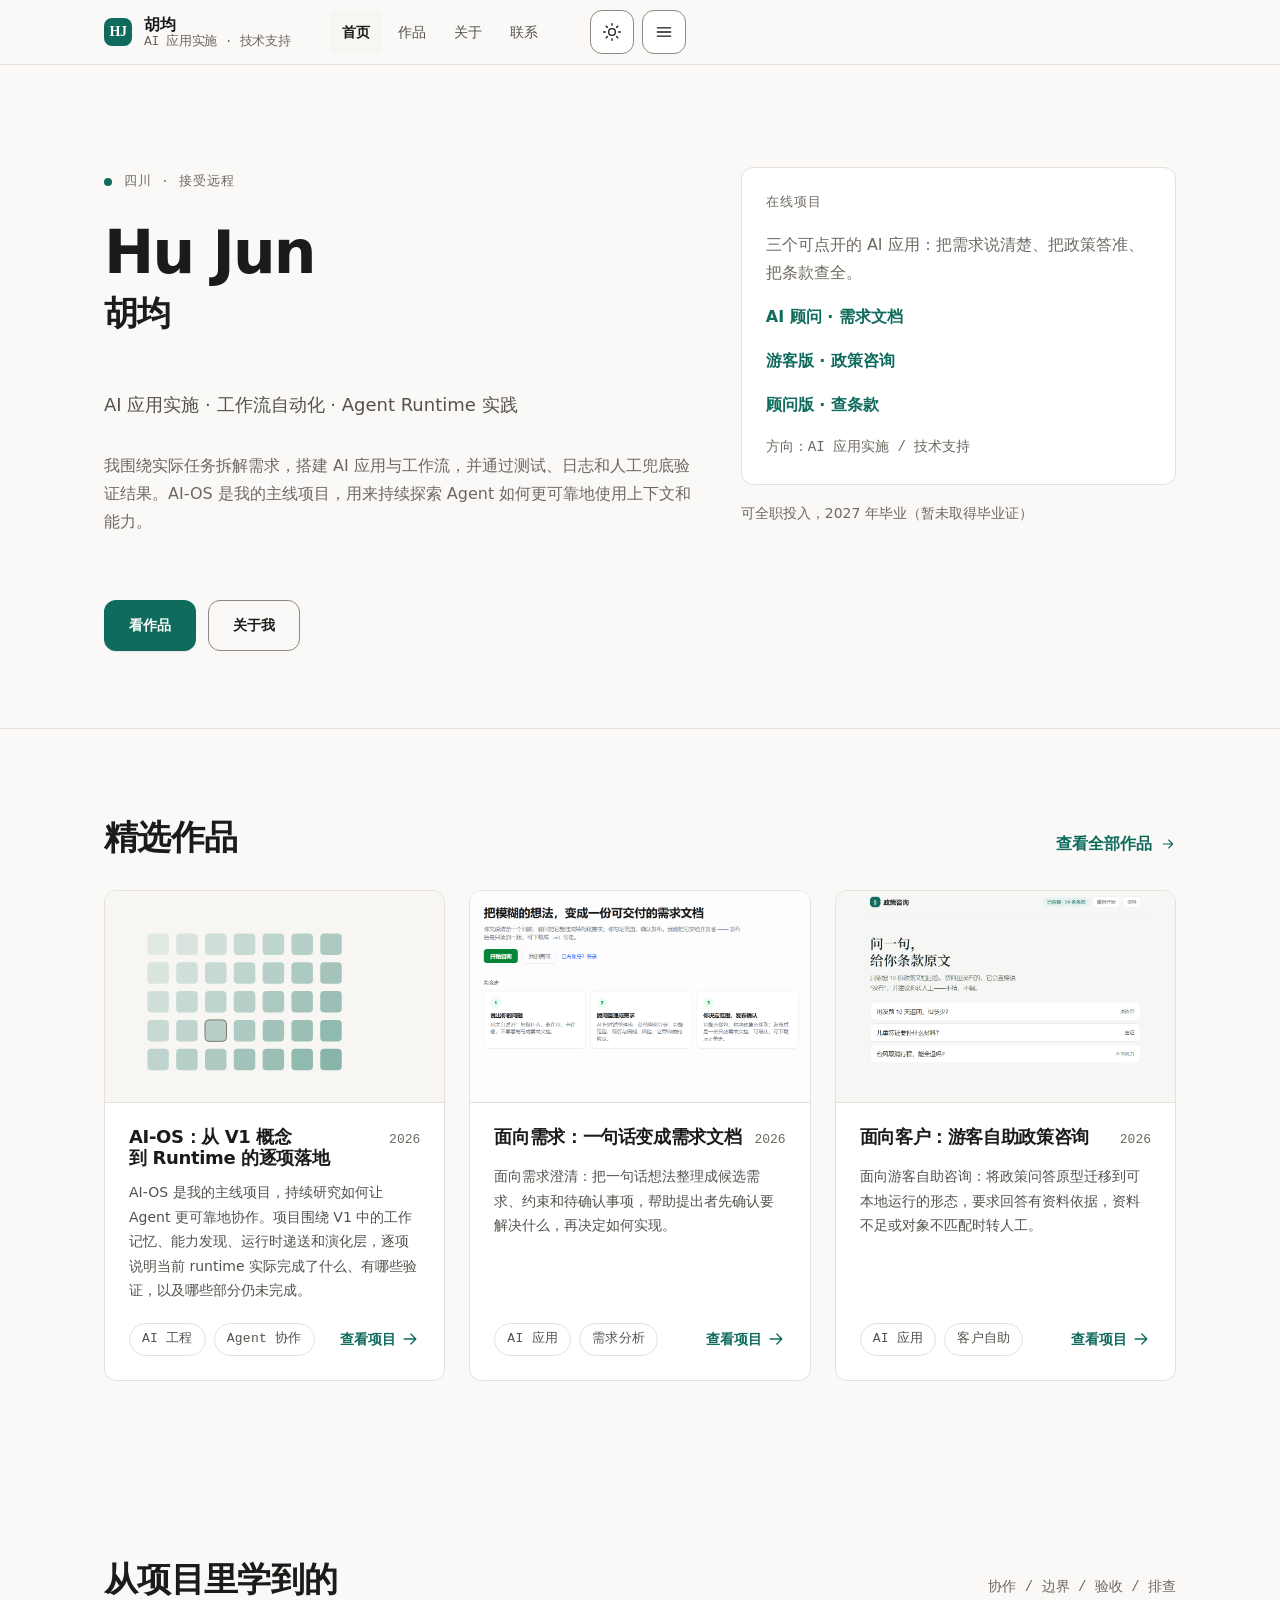
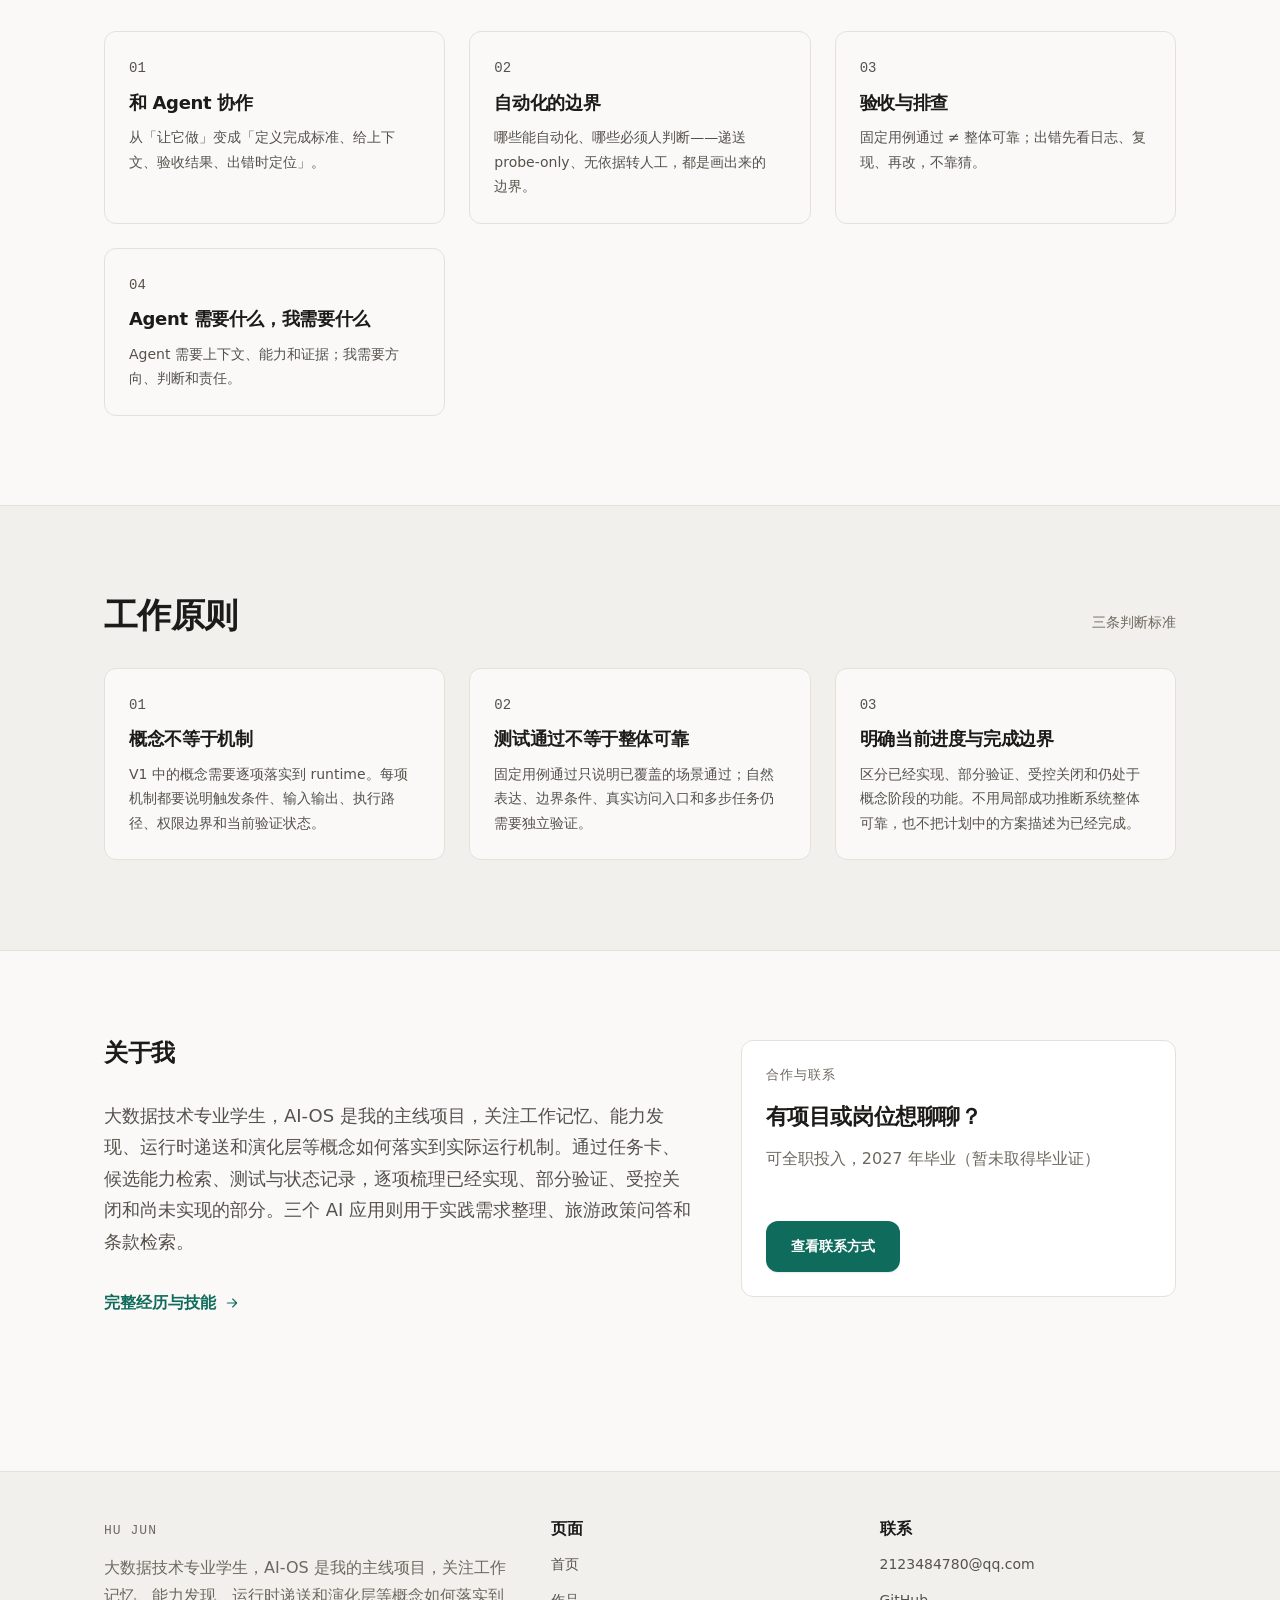
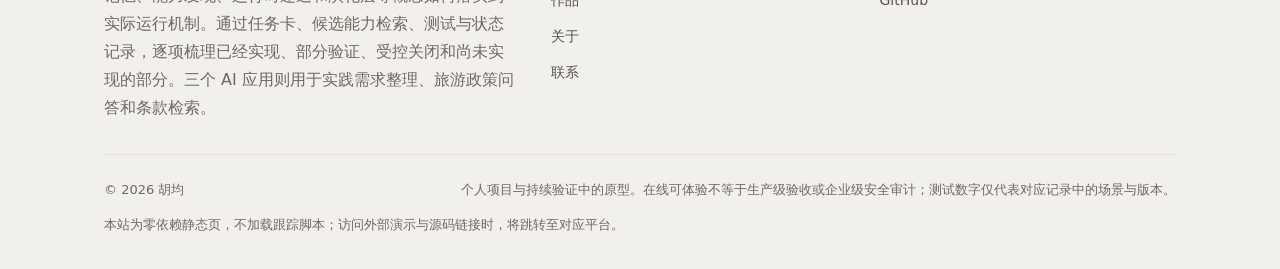
==== commit e91fbc25: "docs: 首页定位改为「AI 应用实施 · 工作流自动化 · Agent Runtime 实践」；AI-OS 补进度口径与个人叙事" ====
--- a/index.html
+++ b/index.html
@@ -3,20 +3,20 @@
   <head>
     <meta charset="utf-8" />
     <meta name="viewport" content="width=device-width, initial-scale=1" />
-    <title>胡均 · AI 应用实施 / 技术支持</title>
+    <title>胡均 · AI 应用实施与工作流自动化</title>
     <meta
       name="description"
-      content="胡均（Hu Jun）的作品集：AI 应用实施 / 技术支持方向 —— 三个可点开的 AI 应用与方法论项目 AI-OS。"
+      content="胡均（Hu Jun）的作品集：AI 应用实施、工作流自动化与 Agent Runtime 实践 —— 三个可点开的 AI 应用与方法论项目 AI-OS。"
     />
     <link rel="canonical" href="https://huyanzhu.github.io/portfolio/" />
     <meta name="author" content="胡均" />
     <meta name="theme-color" content="#faf9f7" />
     <meta name="color-scheme" content="light dark" />
     <meta property="og:type" content="website" />
-    <meta property="og:title" content="胡均 · AI 应用实施 / 技术支持" />
+    <meta property="og:title" content="胡均 · AI 应用实施与工作流自动化" />
     <meta
       property="og:description"
-      content="三个可点开的 AI 应用与方法论项目 AI-OS：需求文档、政策咨询、条款检索。"
+      content="AI 应用实施、工作流自动化与 Agent Runtime 实践：三个可点开的 AI 应用 + 主线项目 AI-OS。"
     />
     <meta property="og:url" content="https://huyanzhu.github.io/portfolio/" />
     <meta property="og:image" content="https://huyanzhu.github.io/portfolio/assets/img/og-cover.svg" />
@@ -124,7 +124,10 @@
             </div>
 
             <p class="lede hero__lede" data-bind="profile.tagline">
-              把 Agent 的概念逐步转化为可运行、可检查、可说明边界的机制。
+              AI 应用实施 · 工作流自动化 · Agent Runtime 实践
+            </p>
+            <p class="muted" data-bind="profile.intro">
+              我围绕实际任务拆解需求，搭建 AI 应用与工作流，并通过测试、日志和人工兜底验证结果。AI-OS 是我的主线项目，用来持续探索 Agent 如何更可靠地使用上下文和能力。
             </p>
 
             <div class="hero__cta">
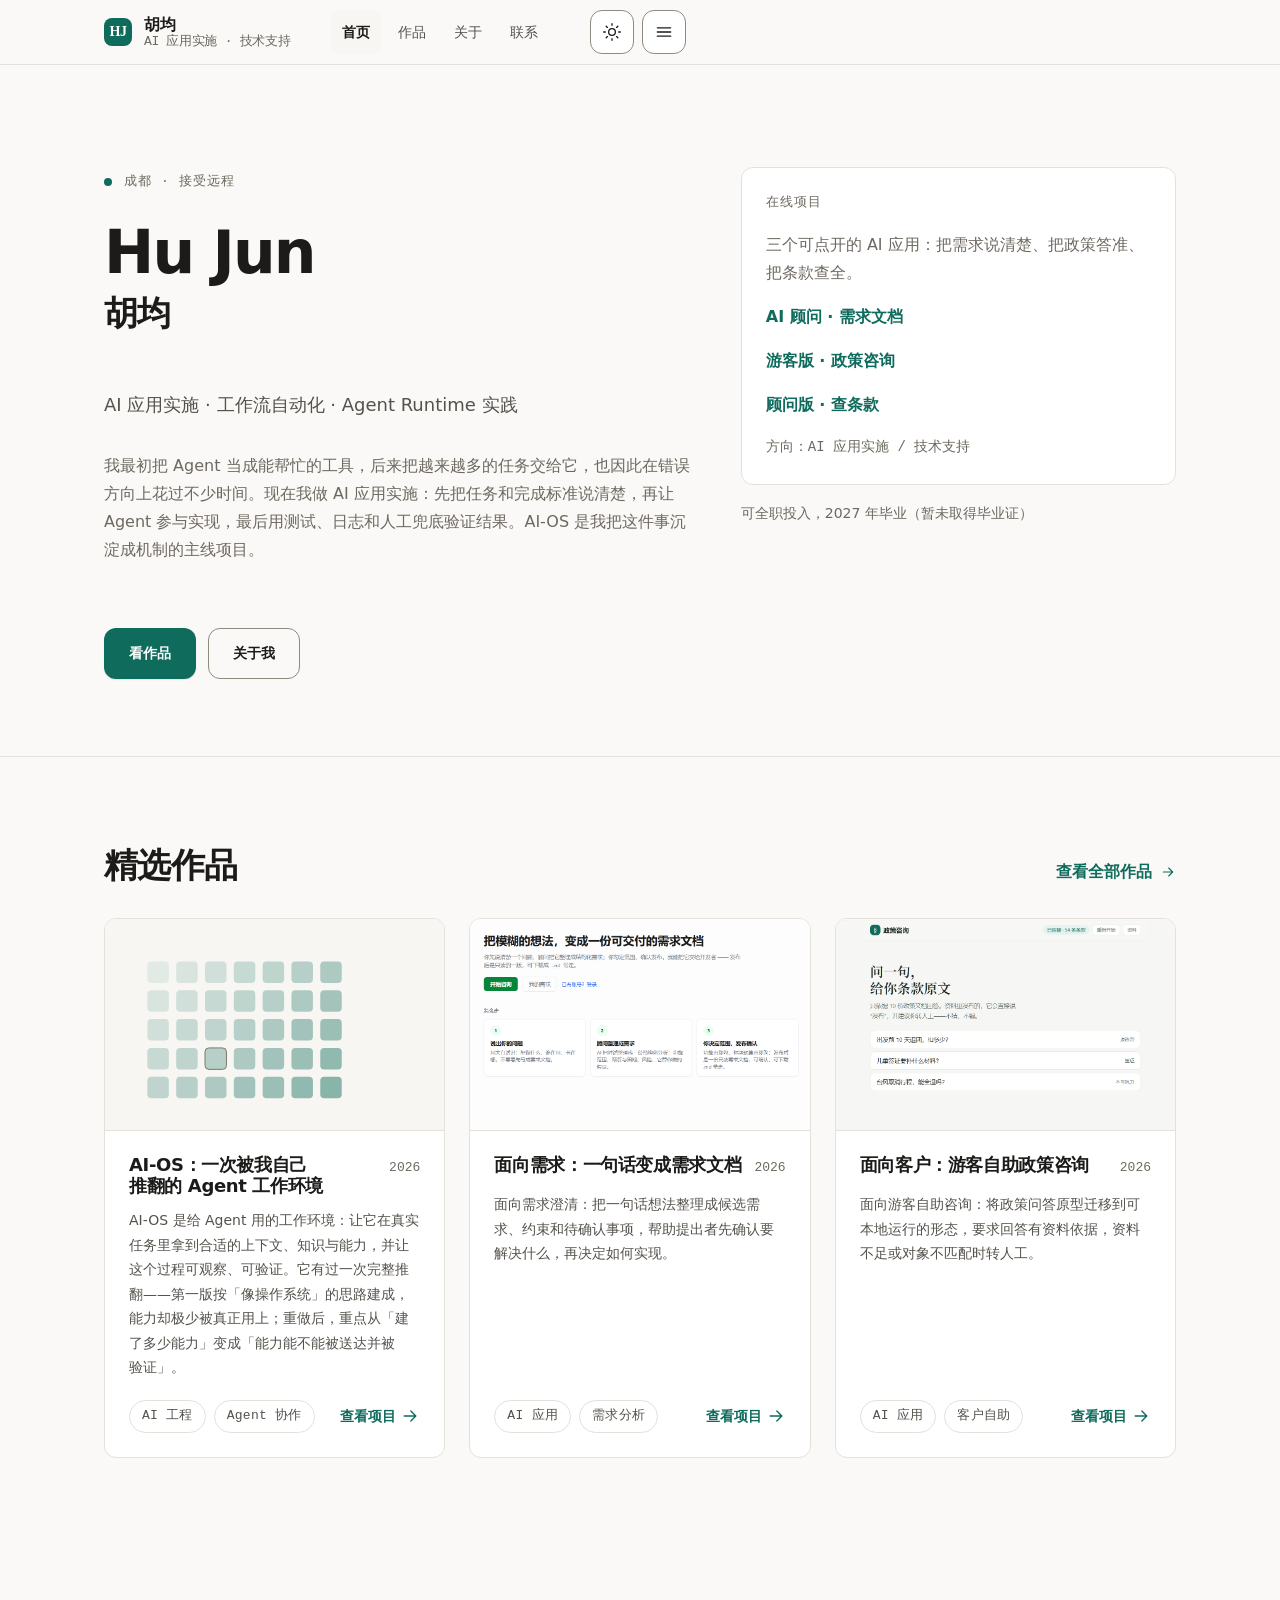
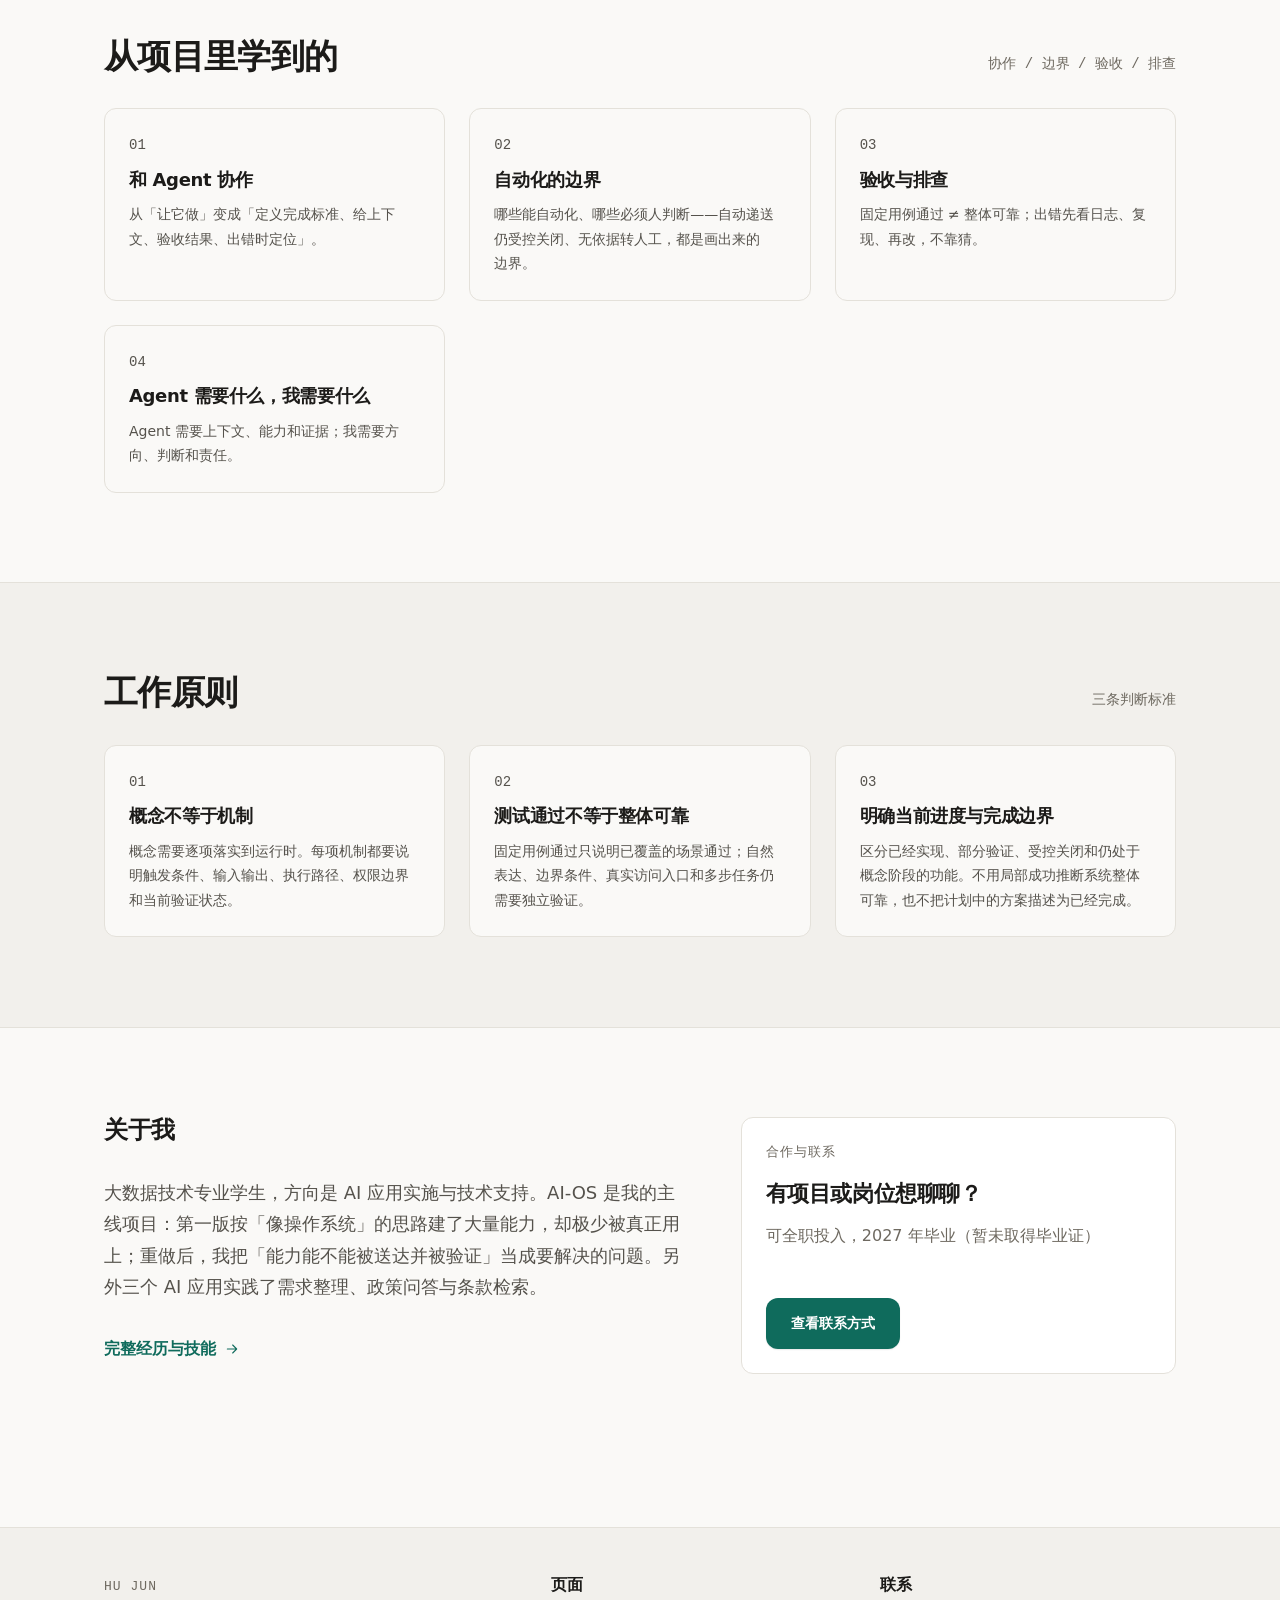
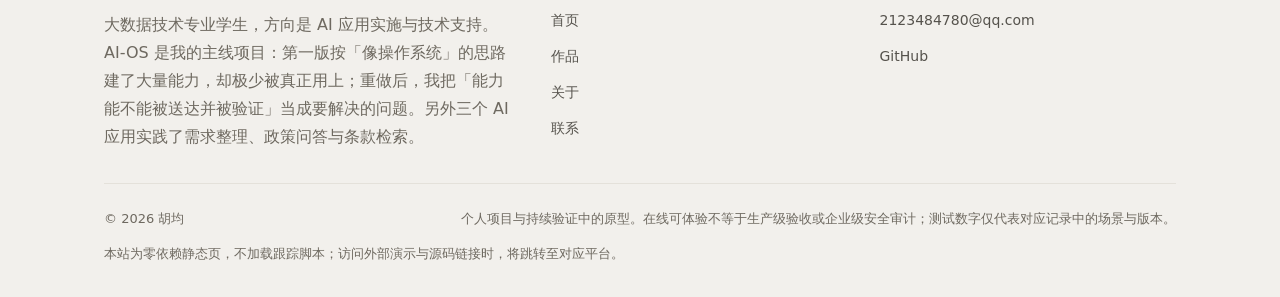
==== commit fe73259e: "content: AI-OS 叙事改为「人+证据」双线，修正 V1/V2 口径 - 按 AUTHOR-NARRATIVE（人视角）+ AI-OS-NARRATIVE-v1（系统编年）重写 AI-OS " ====
--- a/index.html
+++ b/index.html
@@ -6,7 +6,7 @@
     <title>胡均 · AI 应用实施与工作流自动化</title>
     <meta
       name="description"
-      content="胡均（Hu Jun）的作品集：AI 应用实施、工作流自动化与 Agent Runtime 实践 —— 三个可点开的 AI 应用与方法论项目 AI-OS。"
+      content="胡均（Hu Jun）的作品集：AI 应用实施、工作流自动化与 Agent 协作方法 —— 三个可点开的 AI 应用，以及一次被自己推翻又重做的主线项目 AI-OS。"
     />
     <link rel="canonical" href="https://huyanzhu.github.io/portfolio/" />
     <meta name="author" content="胡均" />
@@ -16,7 +16,7 @@
     <meta property="og:title" content="胡均 · AI 应用实施与工作流自动化" />
     <meta
       property="og:description"
-      content="AI 应用实施、工作流自动化与 Agent Runtime 实践：三个可点开的 AI 应用 + 主线项目 AI-OS。"
+      content="AI 应用实施、工作流自动化与 Agent 协作方法：三个可点开的 AI 应用 + 一次被推翻又重做的主线项目 AI-OS。"
     />
     <meta property="og:url" content="https://huyanzhu.github.io/portfolio/" />
     <meta property="og:image" content="https://huyanzhu.github.io/portfolio/assets/img/og-cover.svg" />
@@ -127,7 +127,7 @@
               AI 应用实施 · 工作流自动化 · Agent Runtime 实践
             </p>
             <p class="muted" data-bind="profile.intro">
-              我围绕实际任务拆解需求，搭建 AI 应用与工作流，并通过测试、日志和人工兜底验证结果。AI-OS 是我的主线项目，用来持续探索 Agent 如何更可靠地使用上下文和能力。
+              我最初把 Agent 当成能帮忙的工具，后来把越来越多的任务交给它，也因此在错误方向上花过不少时间。现在我做 AI 应用实施：先把任务和完成标准说清楚，再让 Agent 参与实现，最后用测试、日志和人工兜底验证结果。AI-OS 是我把这件事沉淀成机制的主线项目。
             </p>
 
             <div class="hero__cta">
@@ -193,8 +193,8 @@
           <div class="grid grid--3" data-render="principles">
             <div class="capability">
               <p class="capability__index">01</p>
-              <h3>先定义状态，再画界面</h3>
-              <p>空、加载、失败、无权限——这四种状态先写清楚，主流程反而更简单。</p>
+              <h3>概念不等于机制</h3>
+              <p>概念需要逐项落实到运行时，说明触发条件、输入输出、权限边界和当前验证状态。</p>
             </div>
           </div>
         </div>
@@ -205,7 +205,7 @@
           <div class="stack stack--lg">
             <h2>关于我</h2>
             <p class="lede" data-bind="profile.bioShort">
-              大数据技术专业学生，关注 AI 应用如何落实到可运行、可检查的机制。
+              大数据技术专业学生，方向是 AI 应用实施与技术支持。AI-OS 是我的主线项目：第一版建了大量能力却极少被真正用上，重做后我把「能力能不能被送达并被验证」当成要解决的问题。
             </p>
             <div>
               <a class="link-arrow" href="about.html">
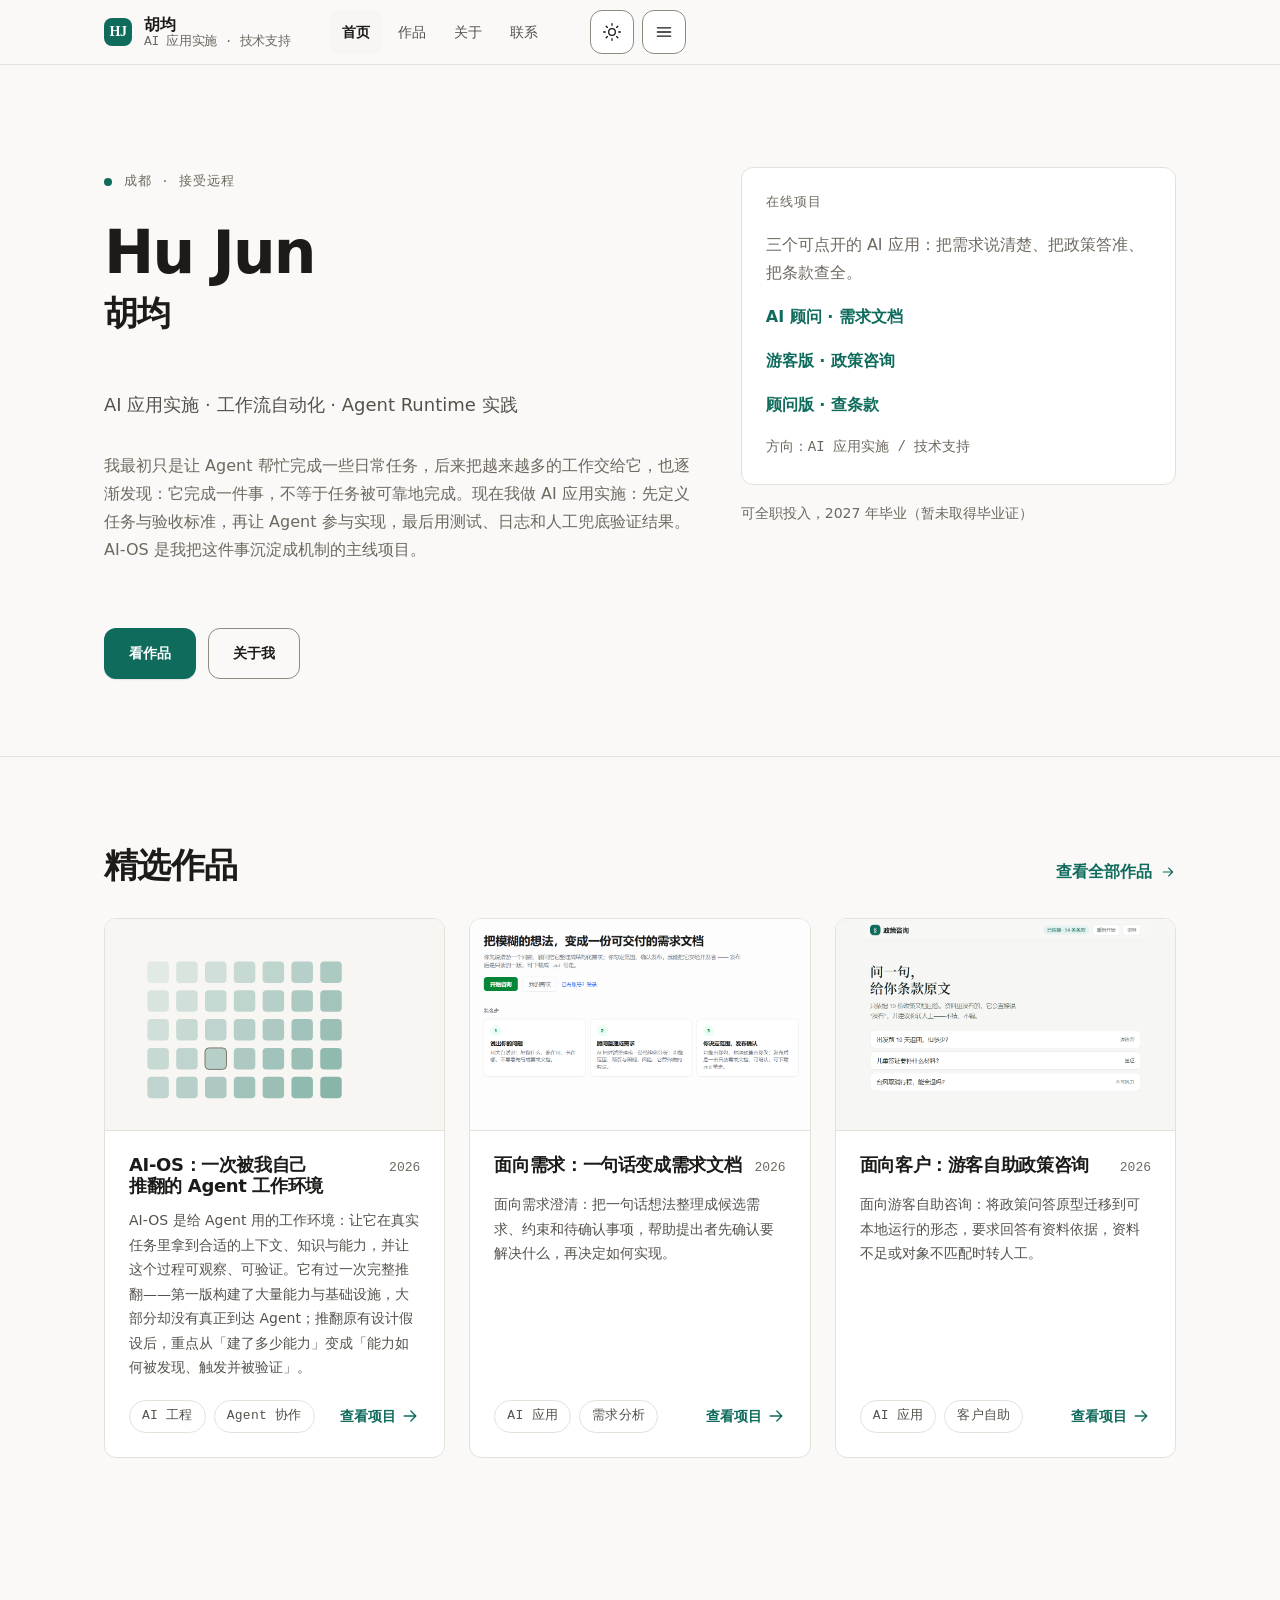
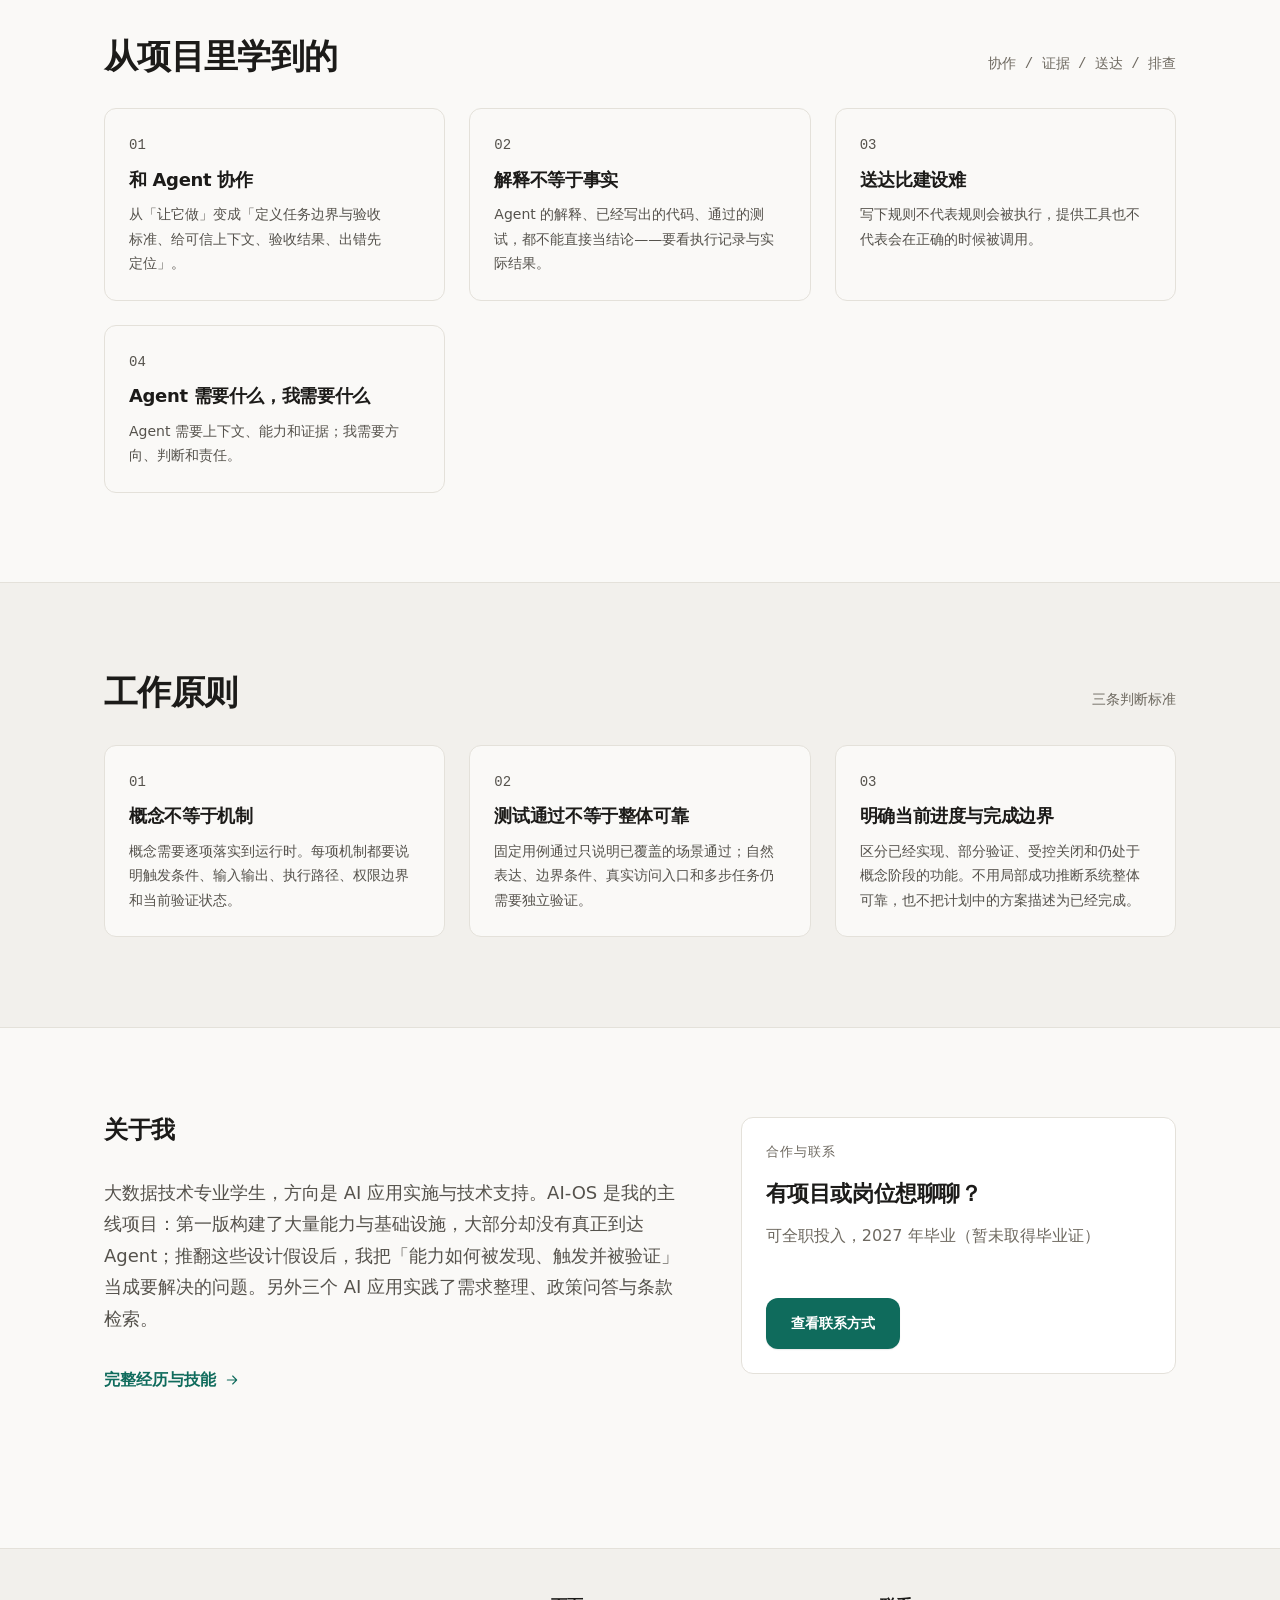
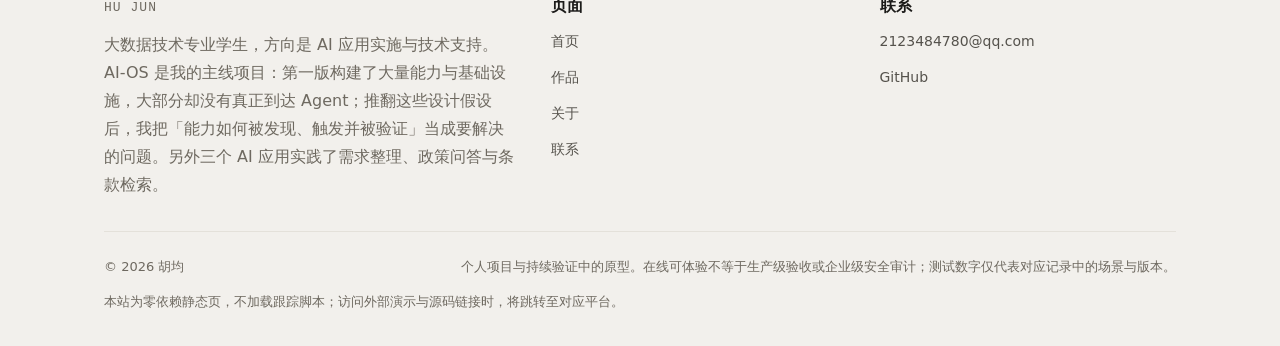
==== commit 6ee9a6e6: "content: about 正文改用作者自述成稿（v2 全文） - AUTHOR-NARRATIVE v2 由 Human 提供，原文整体替换 v1；作品集 about 正文改用成稿全文（15 段）" ====
--- a/index.html
+++ b/index.html
@@ -127,7 +127,7 @@
               AI 应用实施 · 工作流自动化 · Agent Runtime 实践
             </p>
             <p class="muted" data-bind="profile.intro">
-              我最初把 Agent 当成能帮忙的工具，后来把越来越多的任务交给它，也因此在错误方向上花过不少时间。现在我做 AI 应用实施：先把任务和完成标准说清楚，再让 Agent 参与实现，最后用测试、日志和人工兜底验证结果。AI-OS 是我把这件事沉淀成机制的主线项目。
+              我最初只是让 Agent 帮忙完成一些日常任务，后来把越来越多的工作交给它，也逐渐发现：它完成一件事，不等于任务被可靠地完成。现在我做 AI 应用实施：先定义任务与验收标准，再让 Agent 参与实现，最后用测试、日志和人工兜底验证结果。AI-OS 是我把这件事沉淀成机制的主线项目。
             </p>
 
             <div class="hero__cta">
@@ -178,7 +178,7 @@
         <div class="container">
           <div class="section-head">
             <h2>从项目里学到的</h2>
-            <p class="mono muted">协作 / 边界 / 验收 / 排查</p>
+            <p class="mono muted">协作 / 证据 / 送达 / 排查</p>
           </div>
           <div class="grid grid--3" data-render="learnings"></div>
         </div>
@@ -205,7 +205,7 @@
           <div class="stack stack--lg">
             <h2>关于我</h2>
             <p class="lede" data-bind="profile.bioShort">
-              大数据技术专业学生，方向是 AI 应用实施与技术支持。AI-OS 是我的主线项目：第一版建了大量能力却极少被真正用上，重做后我把「能力能不能被送达并被验证」当成要解决的问题。
+              大数据技术专业学生，方向是 AI 应用实施与技术支持。AI-OS 是我的主线项目：第一版构建了大量能力与基础设施，大部分却没有真正到达 Agent；推翻这些设计假设后，我把「能力如何被发现、触发并被验证」当成要解决的问题。
             </p>
             <div>
               <a class="link-arrow" href="about.html">
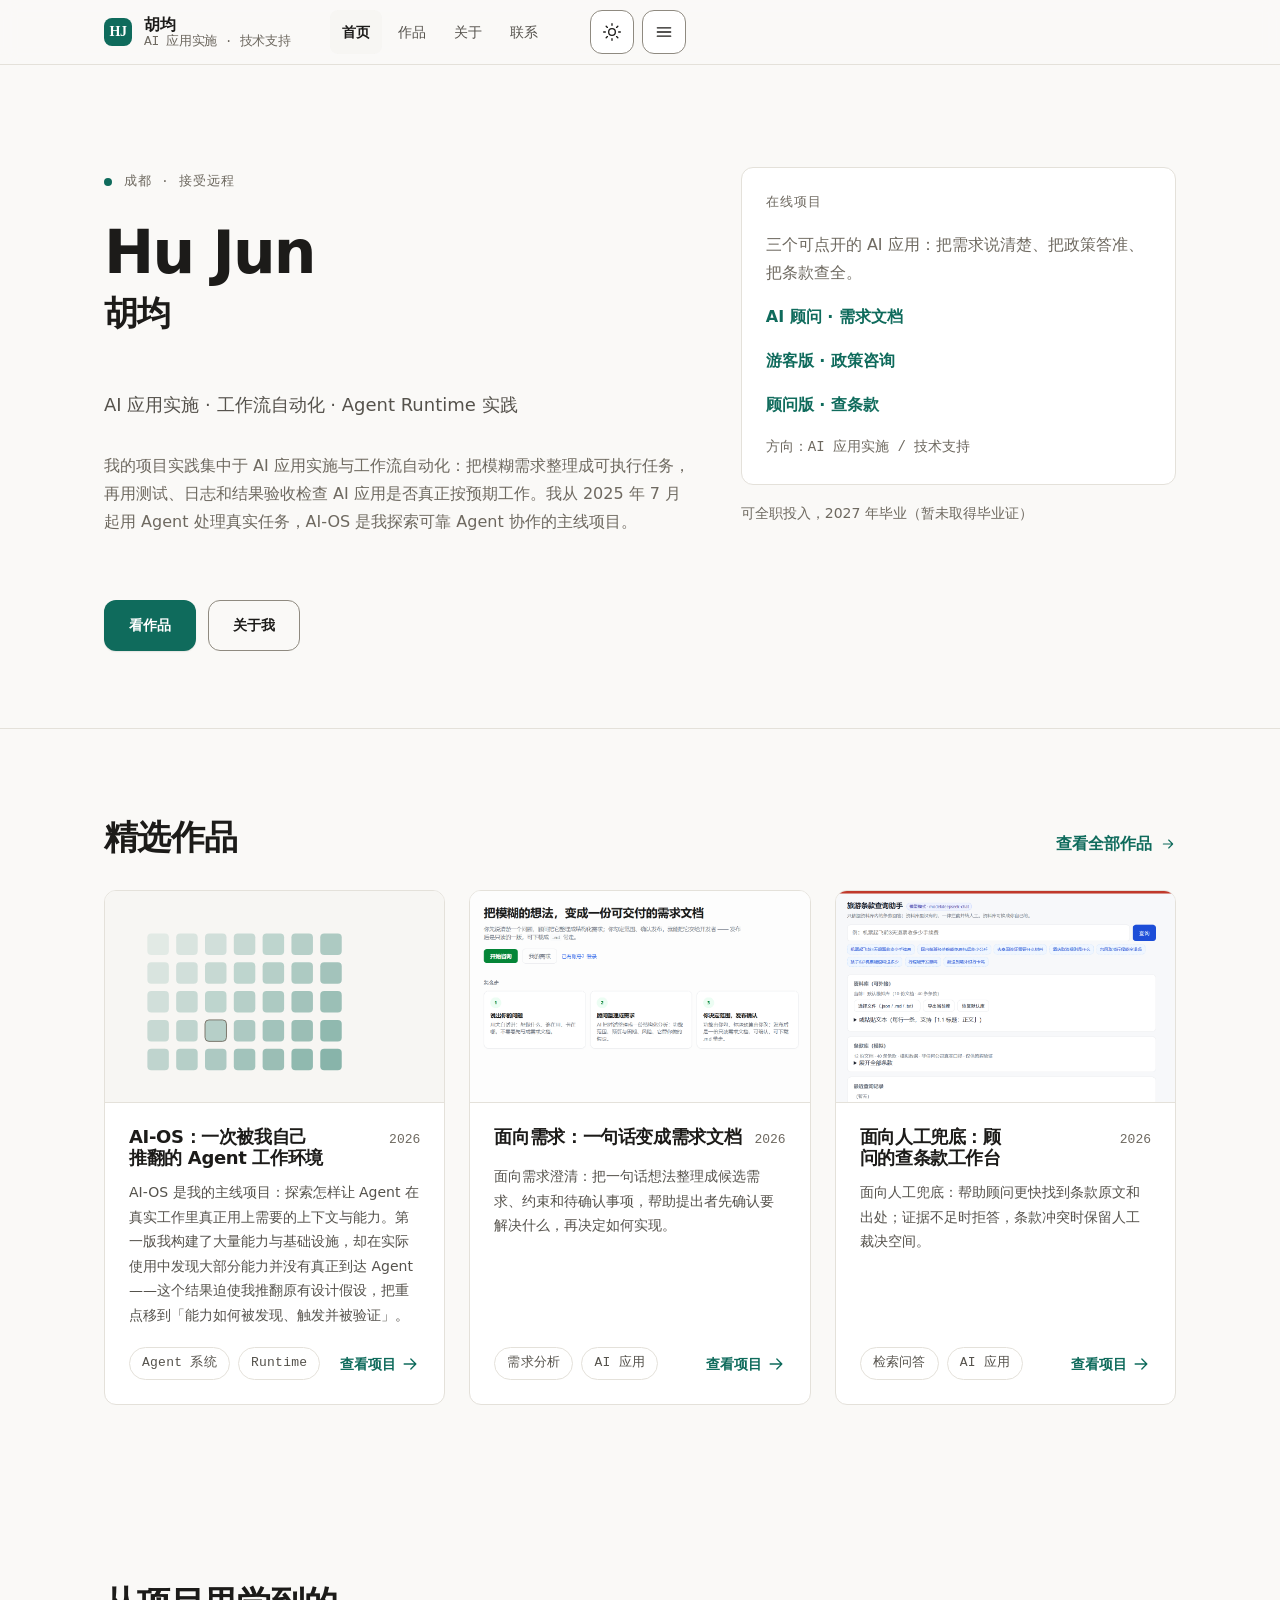
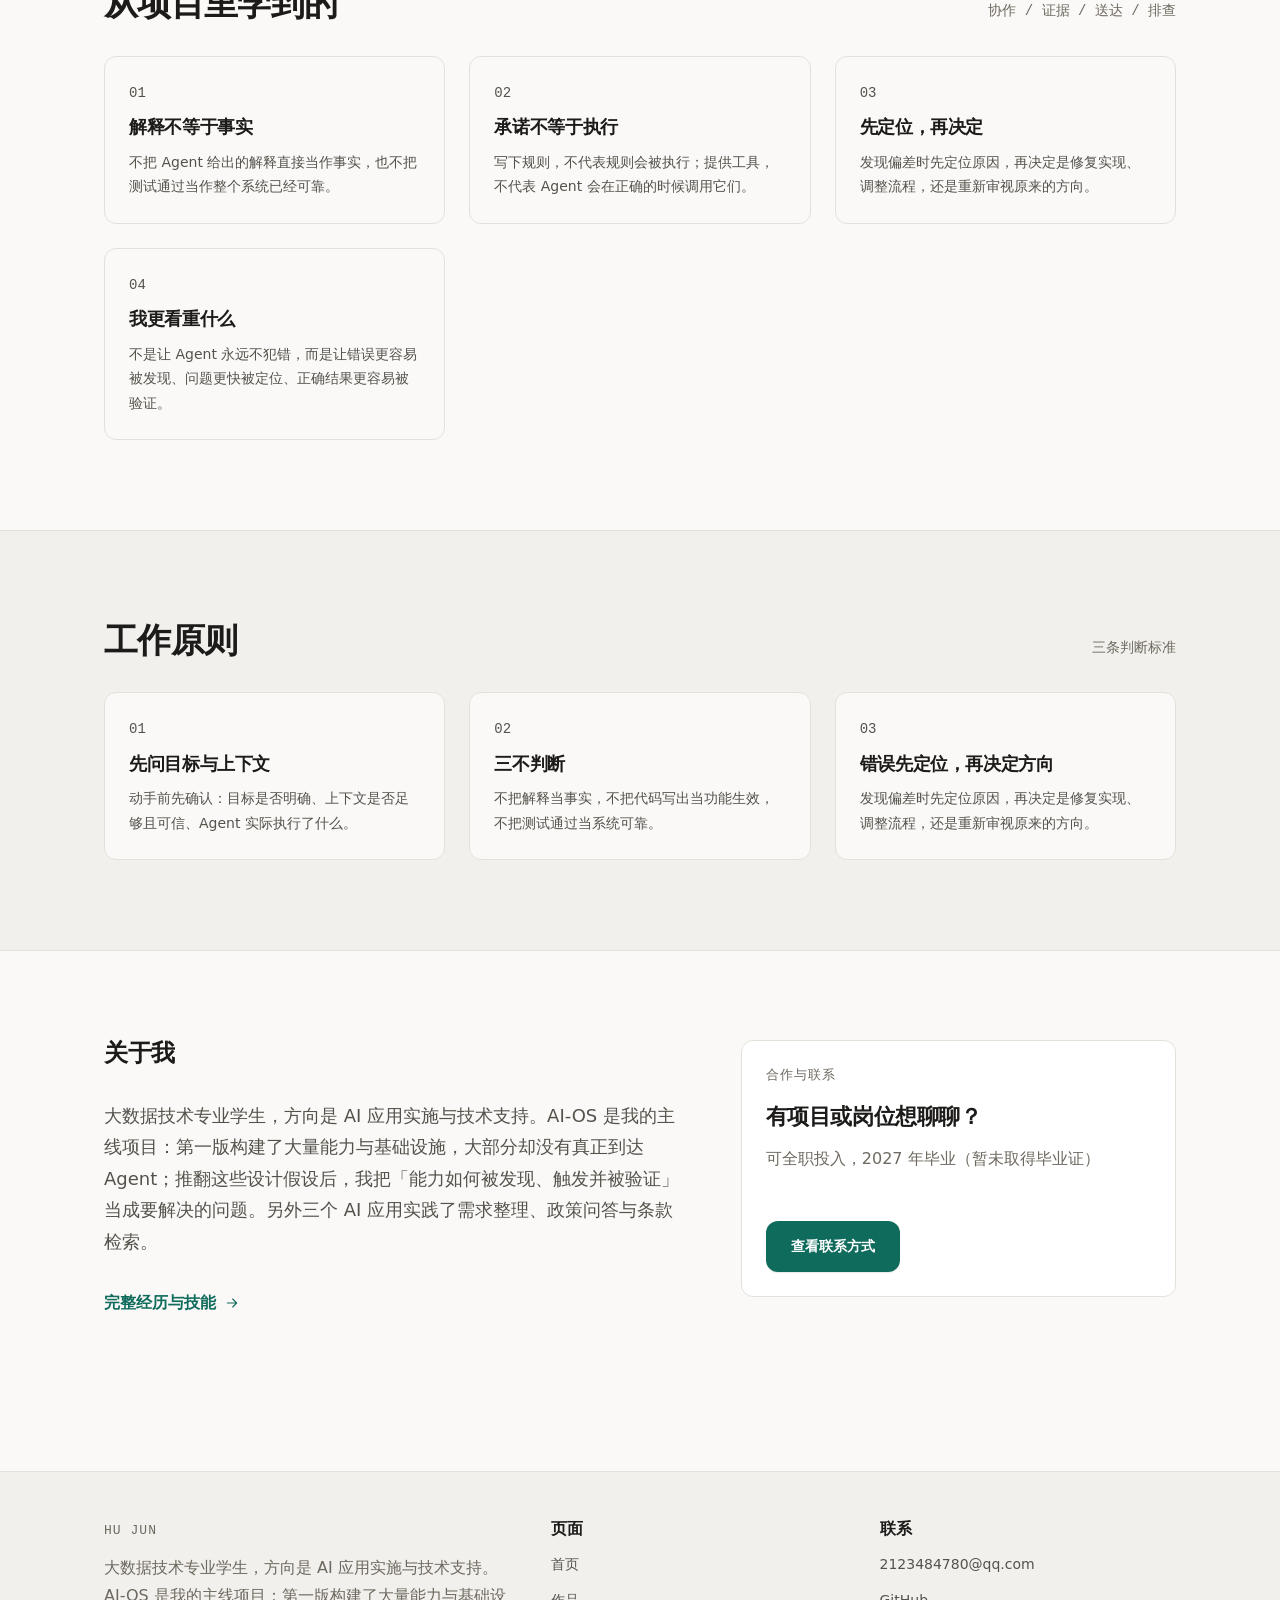
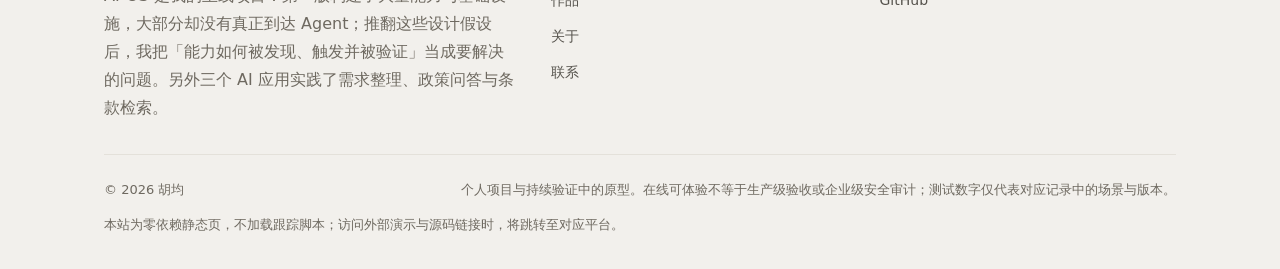
==== commit 54dcdced: "content: 以作者自述为主语料重写 AI-OS 叙事与四块判断 - 详情页五段化（问题/我做了什么/关键决策/如何验证/限制）+ 每项目验证材料；- 评审结论：AI-OS 公开链接改「被推翻的第" ====
--- a/index.html
+++ b/index.html
@@ -127,7 +127,7 @@
               AI 应用实施 · 工作流自动化 · Agent Runtime 实践
             </p>
             <p class="muted" data-bind="profile.intro">
-              我最初只是让 Agent 帮忙完成一些日常任务，后来把越来越多的工作交给它，也逐渐发现：它完成一件事，不等于任务被可靠地完成。现在我做 AI 应用实施：先定义任务与验收标准，再让 Agent 参与实现，最后用测试、日志和人工兜底验证结果。AI-OS 是我把这件事沉淀成机制的主线项目。
+              我的项目实践集中于 AI 应用实施与工作流自动化：把模糊需求整理成可执行任务，再用测试、日志和结果验收检查 AI 应用是否真正按预期工作。我从 2025 年 7 月起用 Agent 处理真实任务，AI-OS 是我探索可靠 Agent 协作的主线项目。
             </p>
 
             <div class="hero__cta">
@@ -193,8 +193,8 @@
           <div class="grid grid--3" data-render="principles">
             <div class="capability">
               <p class="capability__index">01</p>
-              <h3>概念不等于机制</h3>
-              <p>概念需要逐项落实到运行时，说明触发条件、输入输出、权限边界和当前验证状态。</p>
+              <h3>先问目标与上下文</h3>
+              <p>动手前先确认：目标是否明确、上下文是否足够且可信、Agent 实际执行了什么。</p>
             </div>
           </div>
         </div>
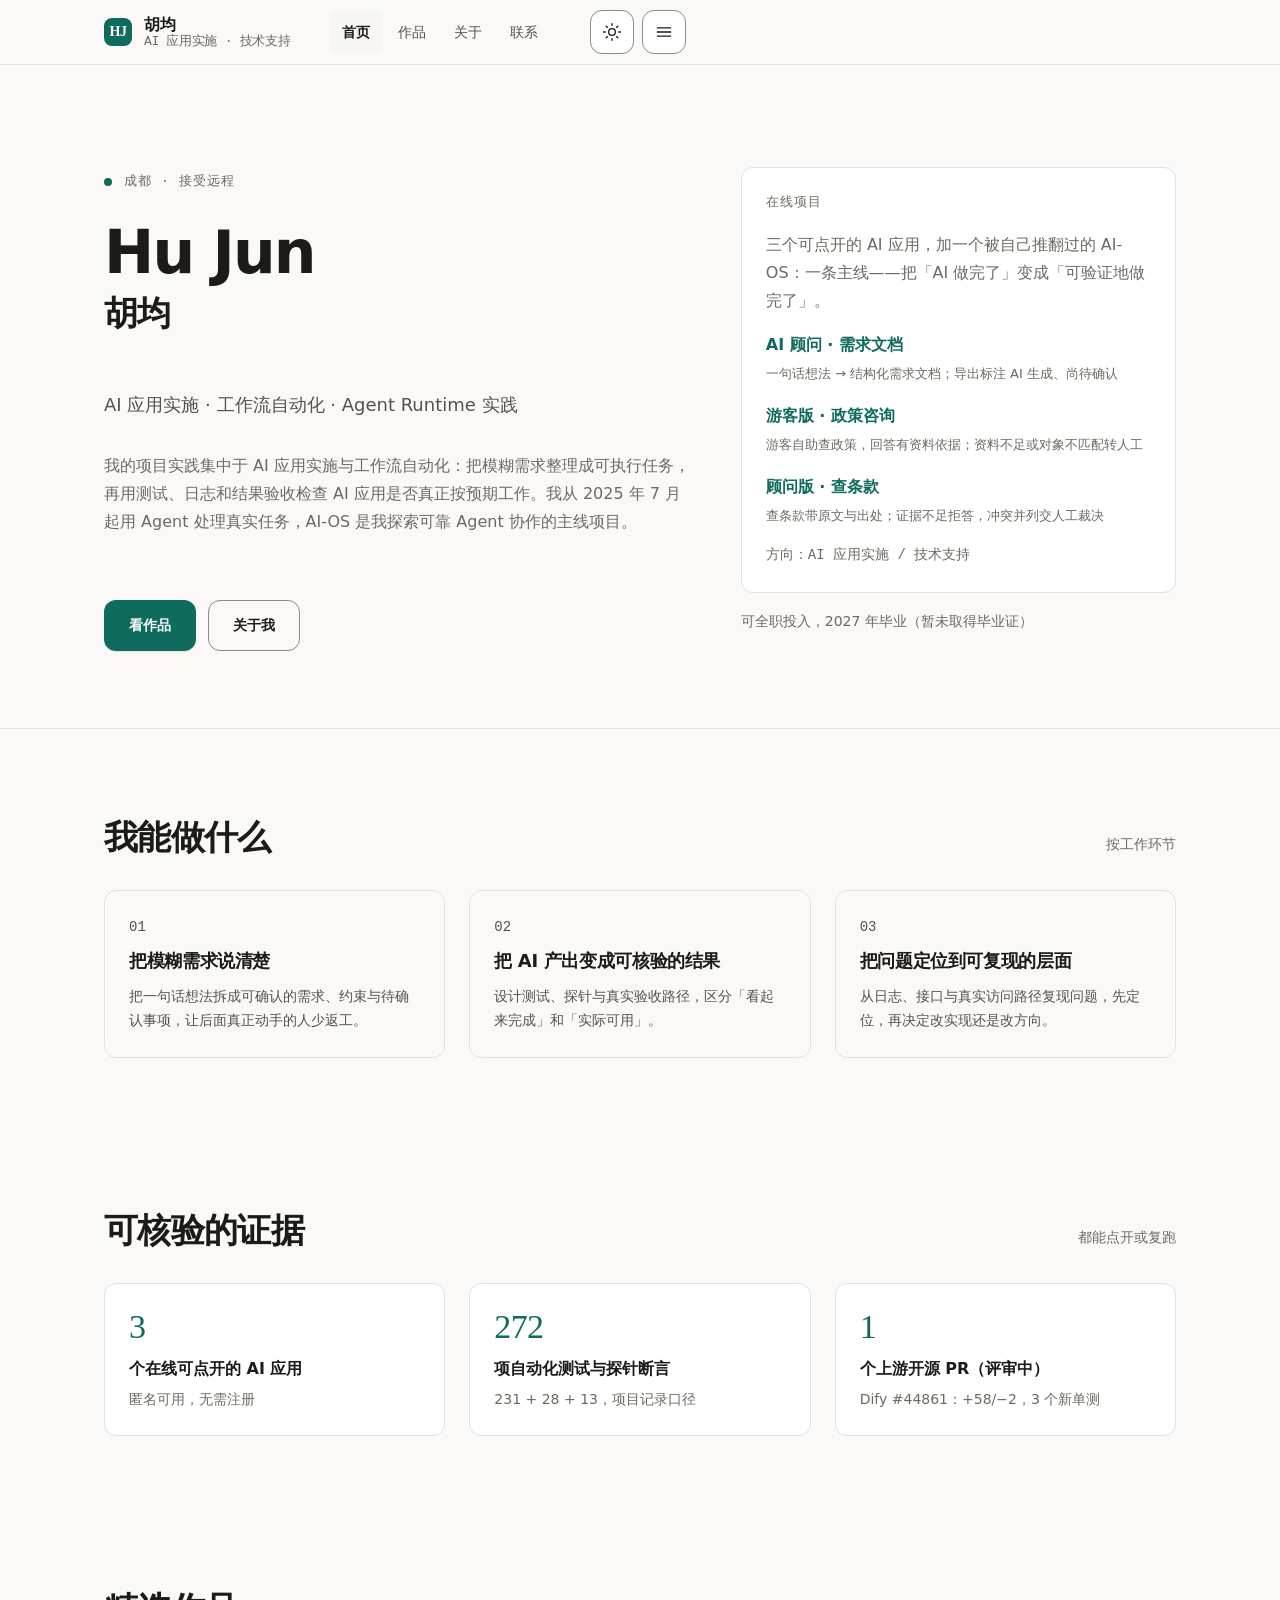
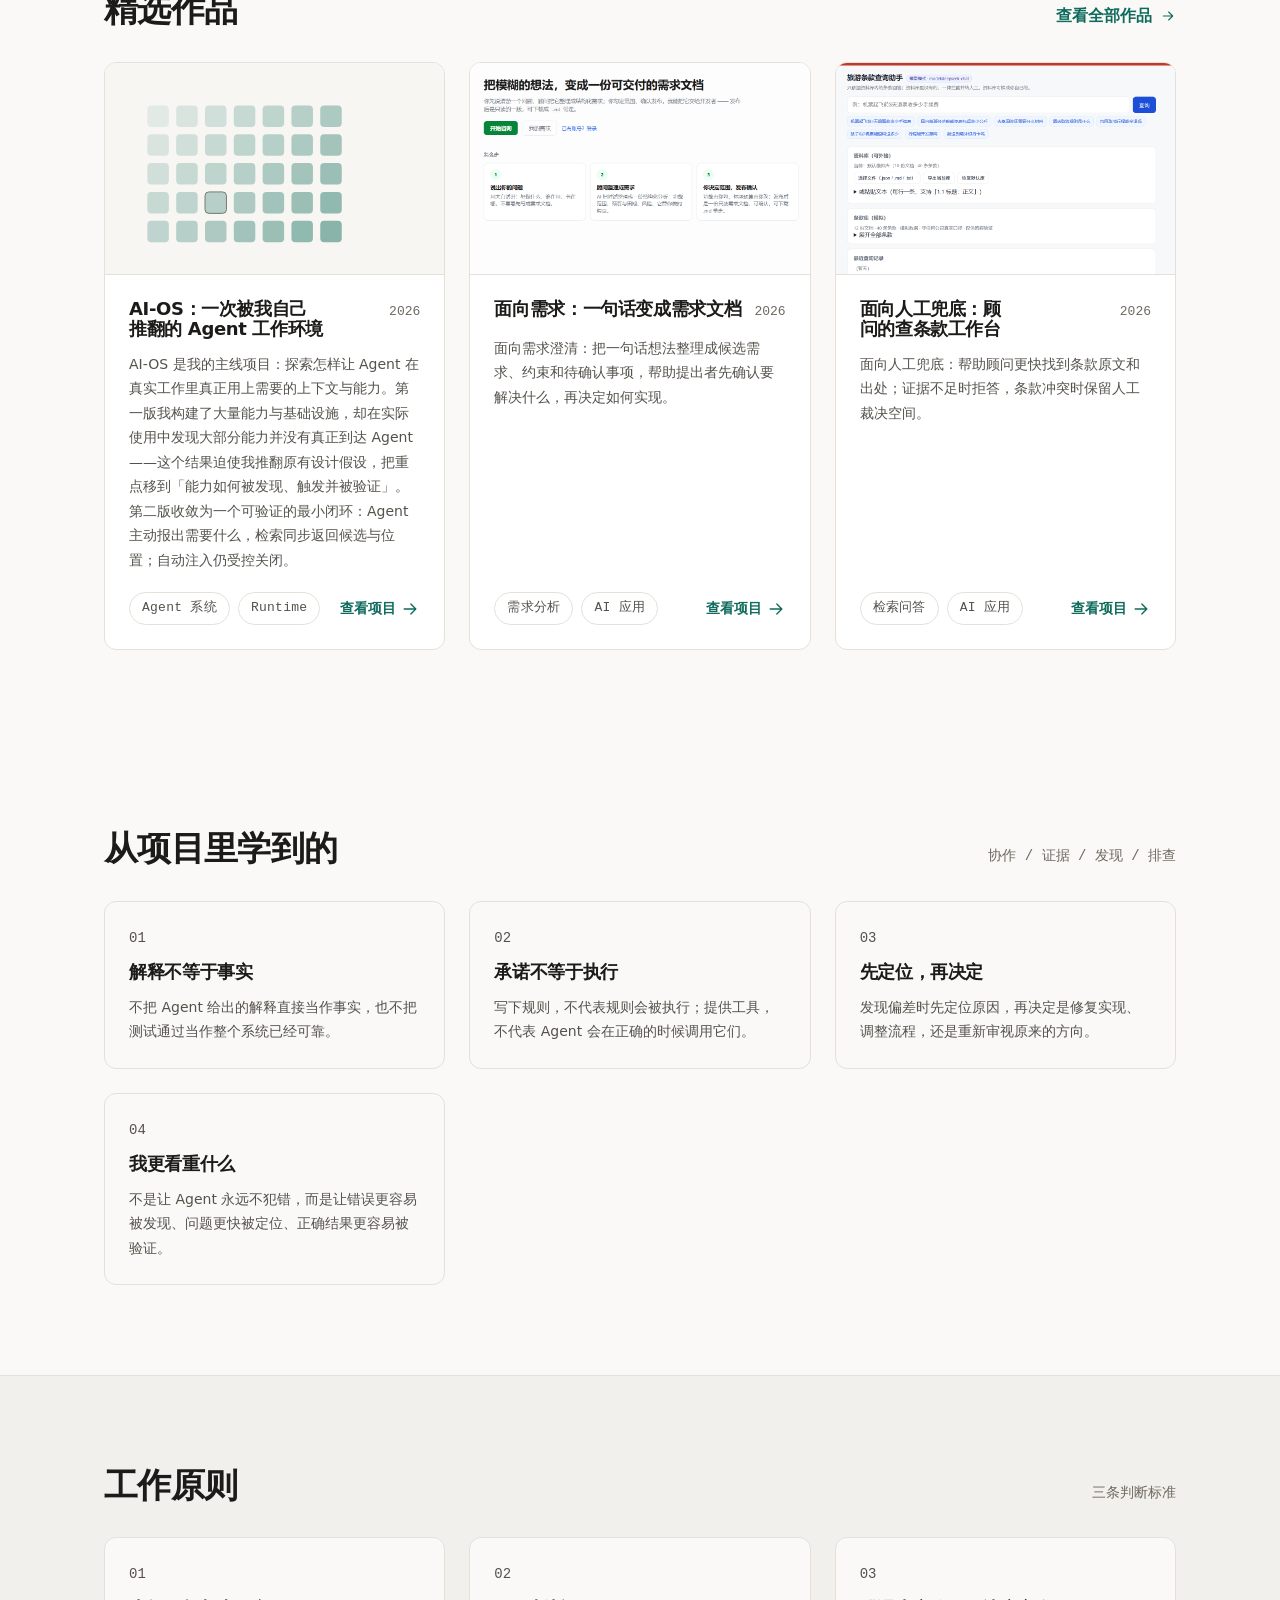
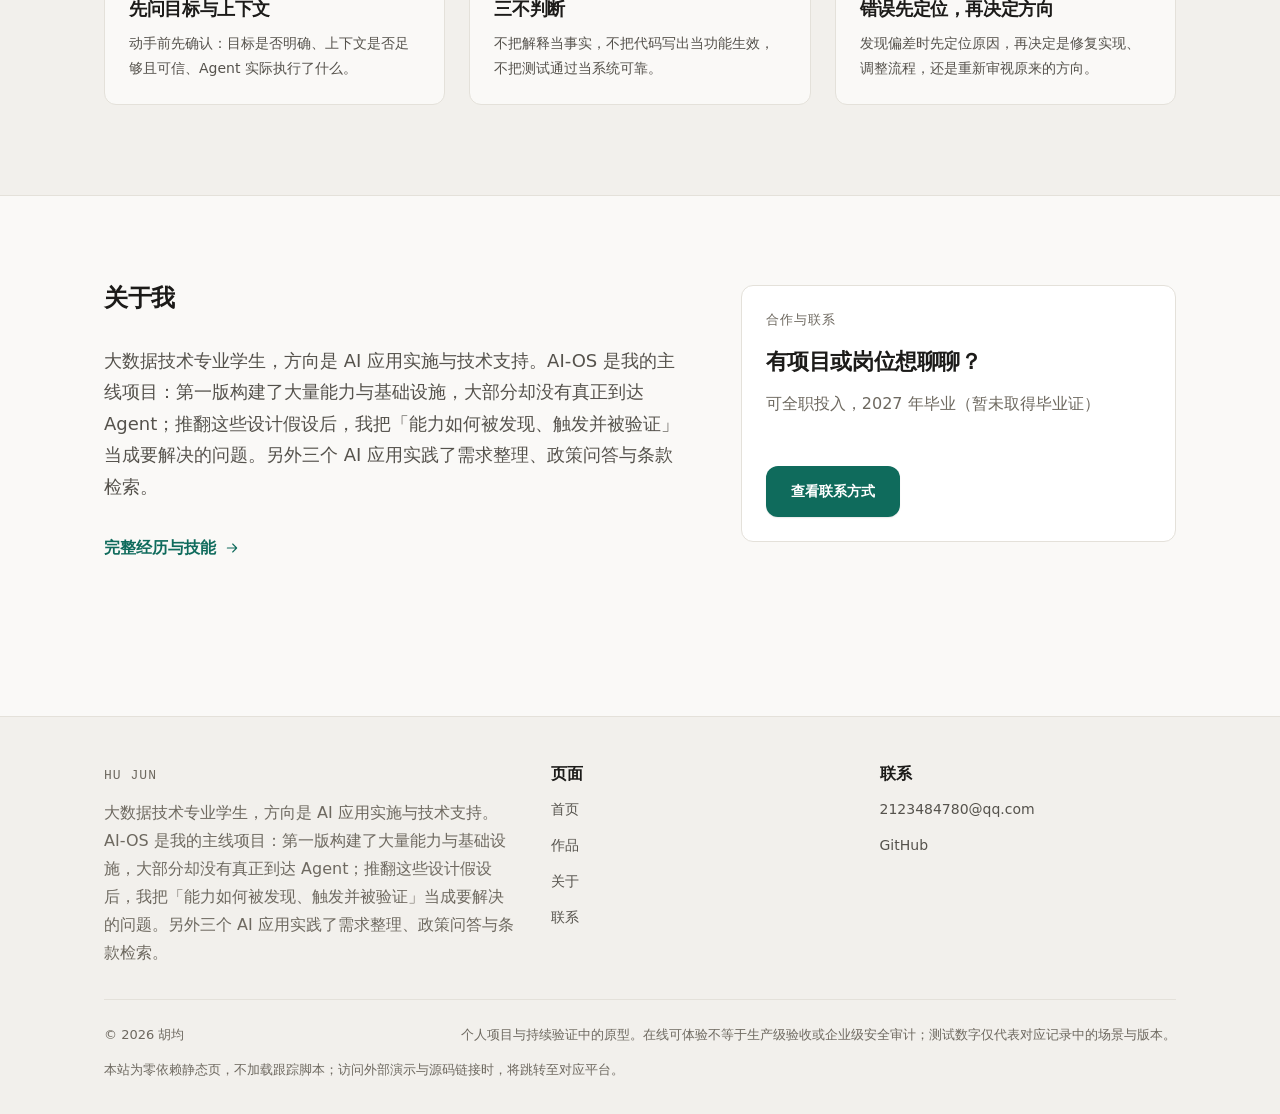
==== commit 7e414a3c: "content: 作品集结构改造 —— 首页能力/证据区 · 作品页分组 · 详情页七段证据链与链路图 · 关于页删方向节" ====
--- a/index.html
+++ b/index.html
@@ -154,6 +154,32 @@
       <section class="section">
         <div class="container">
           <div class="section-head">
+            <h2>我能做什么</h2>
+            <p class="mono muted">按工作环节</p>
+          </div>
+          <div class="grid grid--3" data-render="capabilities">
+            <div class="capability">
+              <p class="capability__index">01</p>
+              <h3>把模糊需求说清楚</h3>
+              <p>把一句话想法拆成可确认的需求、约束与待确认事项。</p>
+            </div>
+          </div>
+        </div>
+      </section>
+
+      <section class="section section--tight">
+        <div class="container">
+          <div class="section-head">
+            <h2>可核验的证据</h2>
+            <p class="mono muted">都能点开或复跑</p>
+          </div>
+          <div class="grid grid--3" data-render="evidence"></div>
+        </div>
+      </section>
+
+      <section class="section">
+        <div class="container">
+          <div class="section-head">
             <h2>精选作品</h2>
             <a class="link-arrow" href="projects.html">
               查看全部作品
@@ -178,7 +204,7 @@
         <div class="container">
           <div class="section-head">
             <h2>从项目里学到的</h2>
-            <p class="mono muted">协作 / 证据 / 送达 / 排查</p>
+            <p class="mono muted">协作 / 证据 / 发现 / 排查</p>
           </div>
           <div class="grid grid--3" data-render="learnings"></div>
         </div>
--- a/assets/css/site.css
+++ b/assets/css/site.css
@@ -457,6 +457,14 @@
   flex-wrap: wrap;
   gap: var(--space-3);
   margin-top: var(--space-6);
+}
+
+/* 详情页顶部：在线体验主入口（跟着 .stack 的 gap 排，不再额外加 margin） */
+.detail-cta {
+  display: flex;
+  flex-wrap: wrap;
+  align-items: center;
+  gap: var(--space-3);
 }
 
 .hero__aside {
@@ -1148,6 +1156,18 @@
   gap: var(--space-2);
   font-weight: 600;
   text-decoration: none;
+}
+
+/* 首页 hero-card 里的每个在线应用：链接 + 一句简介 */
+.hero-app {
+  display: flex;
+  flex-direction: column;
+  gap: var(--space-1);
+}
+
+.hero-app__desc {
+  font-size: var(--fs-xs);
+  color: var(--text-muted);
 }
 
 .link-arrow .icon {
@@ -1316,3 +1336,54 @@
     color: #444;
   }
 }
+
+
+/* 首页 · 可核验证据条（结果要能被看到） */
+.evidence {
+  padding: var(--space-5);
+  border: 1px solid var(--border);
+  border-radius: var(--radius-md);
+  background: var(--surface);
+}
+.evidence__value {
+  font-family: var(--font-display);
+  font-size: var(--fs-2xl);
+  line-height: var(--lh-tight);
+  color: var(--accent);
+  letter-spacing: var(--ls-tight);
+}
+.evidence__label {
+  margin-top: var(--space-2);
+  font-weight: 600;
+}
+.evidence__note {
+  margin-top: var(--space-1);
+  color: var(--text-muted);
+  font-size: var(--fs-sm);
+}
+
+
+/* 详情页 · 实现链路（证据链的可视化） */
+.flow {
+  list-style: none;
+  counter-reset: flow;
+  display: flex;
+  flex-wrap: wrap;
+  gap: var(--space-2);
+  margin: var(--space-3) 0 var(--space-4);
+  padding: 0;
+}
+.flow__step {
+  counter-increment: flow;
+  padding: var(--space-2) var(--space-3);
+  border: 1px solid var(--border);
+  border-radius: var(--radius-pill);
+  background: var(--surface-2);
+  font-size: var(--fs-sm);
+  line-height: var(--lh-base);
+}
+.flow__step::before {
+  content: counter(flow) " ";
+  color: var(--accent);
+  font-family: var(--font-mono);
+}
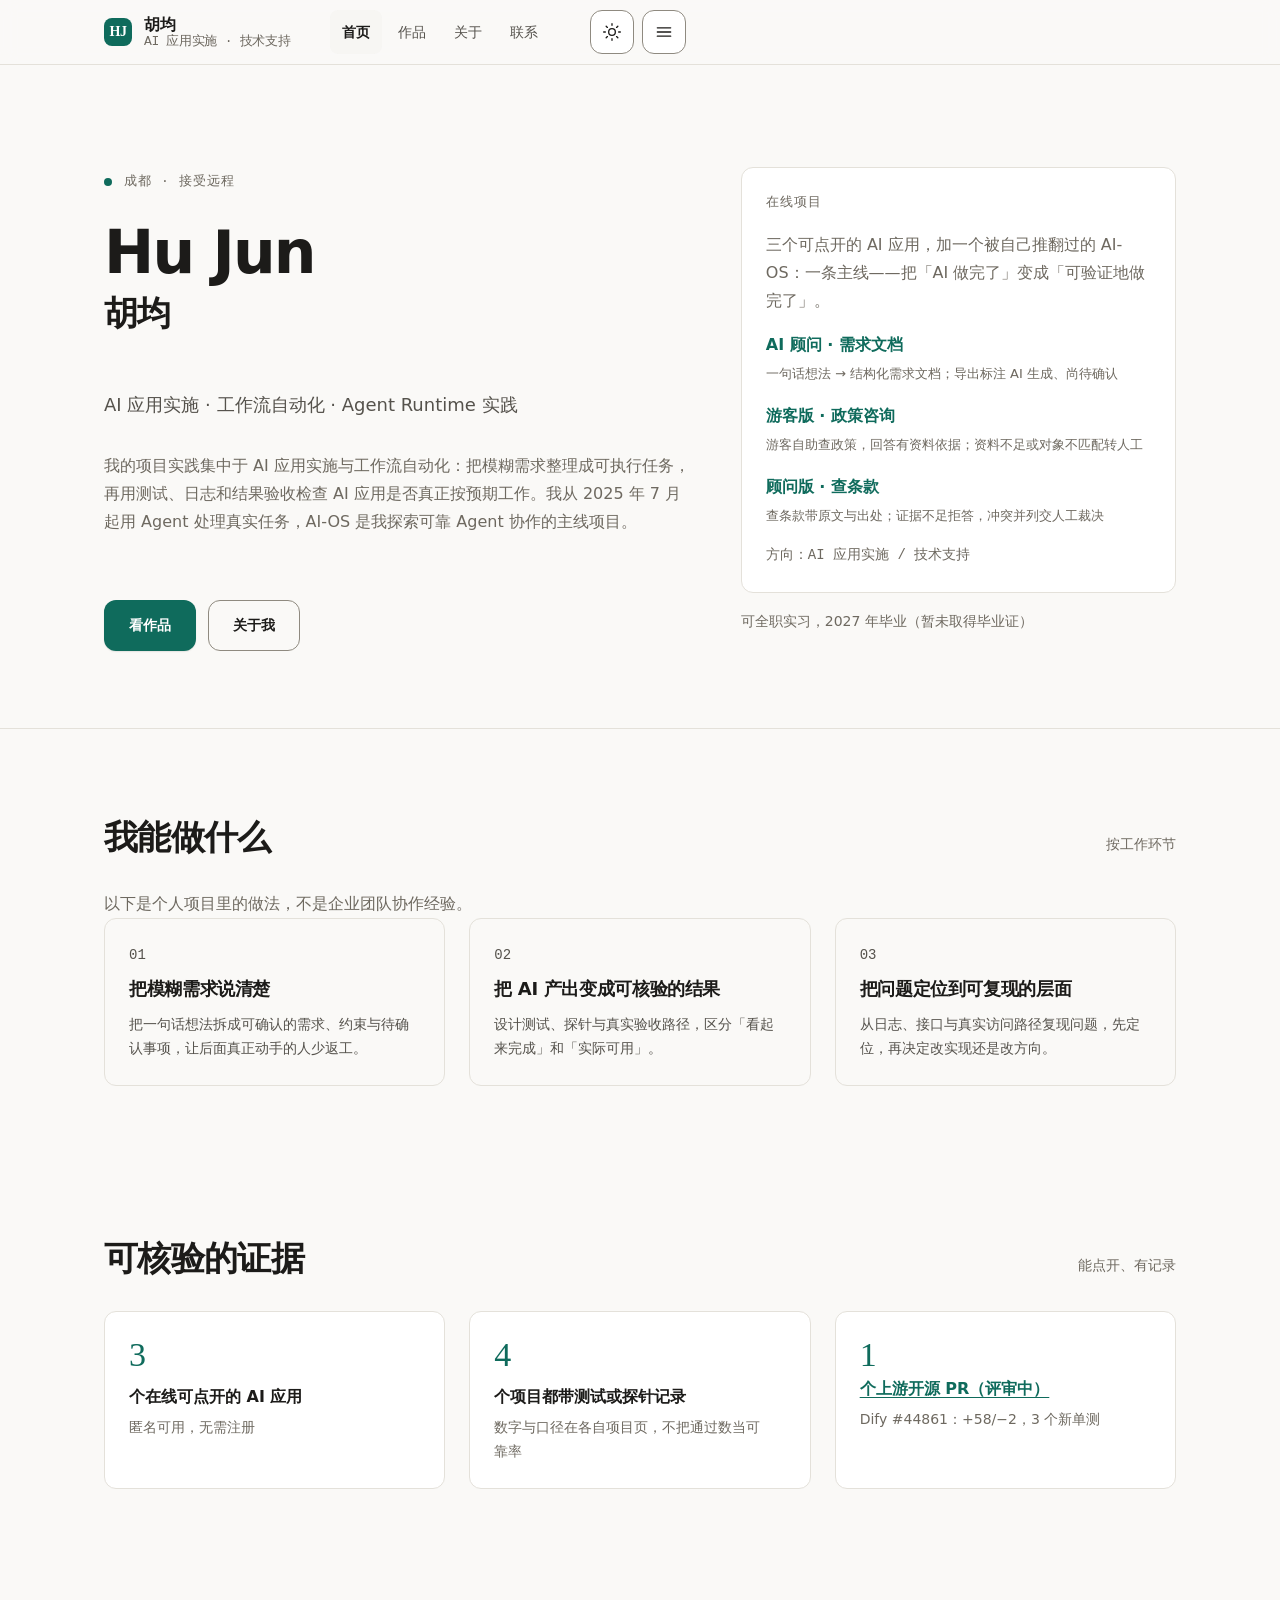
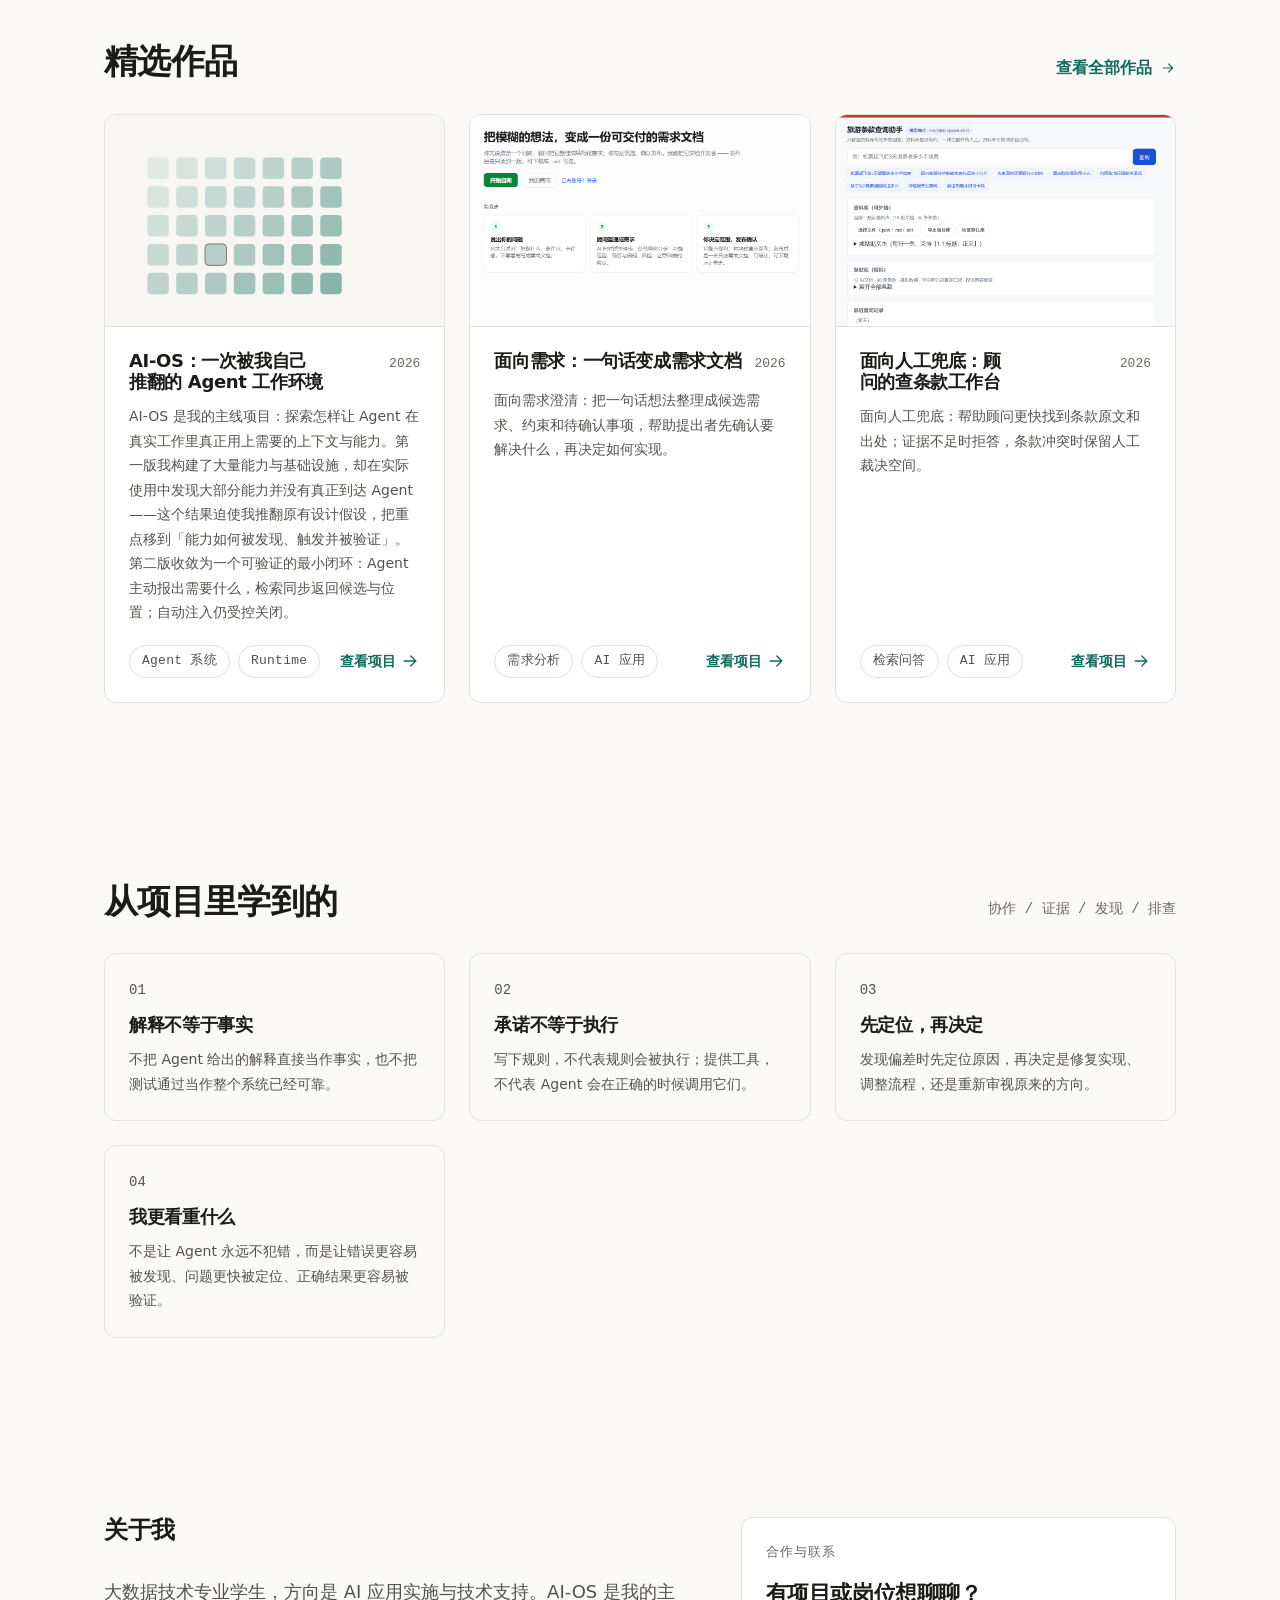
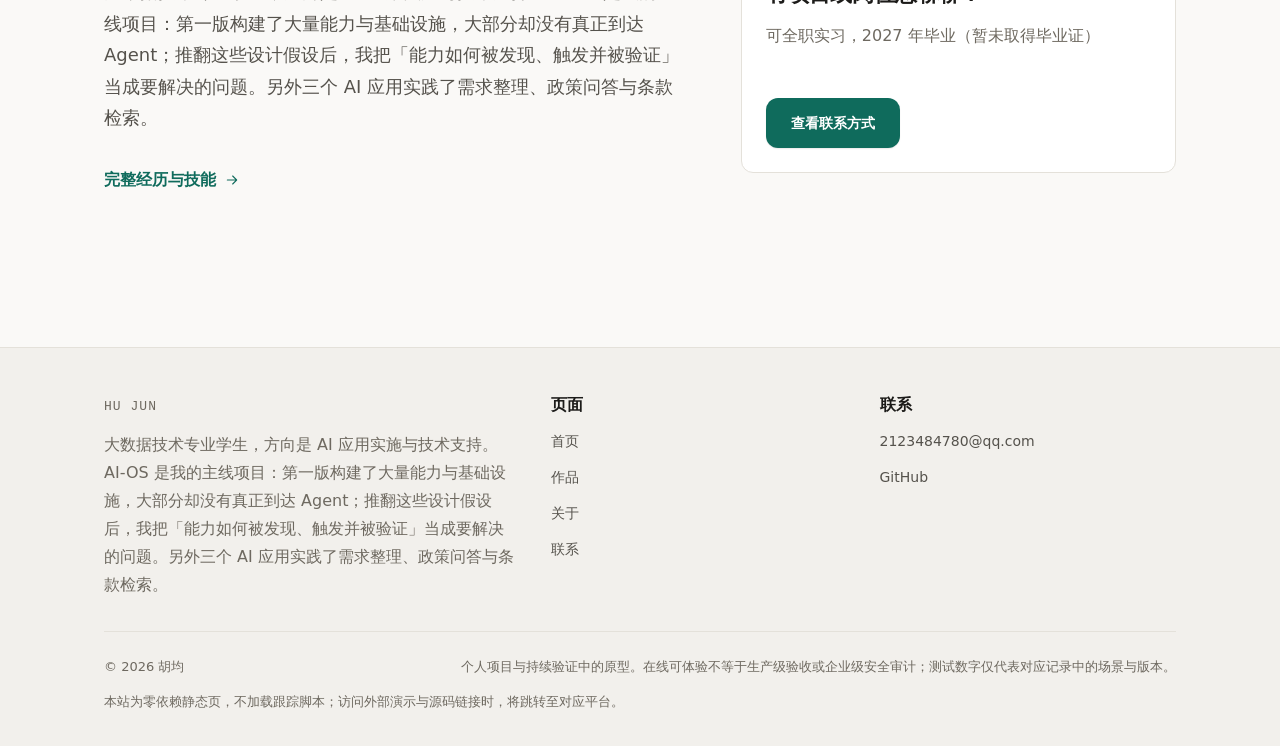
==== commit f8f2be34: "content: 按独立评审修 P1 —— 删筛选残留 · 去重 directionNote · 证据口径与可点开 · 静态兜底 · 首页去网格汤" ====
--- a/index.html
+++ b/index.html
@@ -145,7 +145,7 @@
               <p class="eyebrow">在线项目</p>
             </div>
             <p class="muted text-sm" data-bind="profile.availability">
-              可全职投入，2027 年毕业
+              可全职实习，2027 年毕业
             </p>
           </div>
         </div>
@@ -157,11 +157,22 @@
             <h2>我能做什么</h2>
             <p class="mono muted">按工作环节</p>
           </div>
+          <p class="muted">以下是个人项目里的做法，不是企业团队协作经验。</p>
           <div class="grid grid--3" data-render="capabilities">
             <div class="capability">
               <p class="capability__index">01</p>
               <h3>把模糊需求说清楚</h3>
-              <p>把一句话想法拆成可确认的需求、约束与待确认事项。</p>
+              <p>把一句话想法拆成可确认的需求、约束与待确认事项，让后面真正动手的人少返工。</p>
+            </div>
+            <div class="capability">
+              <p class="capability__index">02</p>
+              <h3>把 AI 产出变成可核验的结果</h3>
+              <p>设计测试、探针与真实验收路径，区分「看起来完成」和「实际可用」。</p>
+            </div>
+            <div class="capability">
+              <p class="capability__index">03</p>
+              <h3>把问题定位到可复现的层面</h3>
+              <p>从日志、接口与真实访问路径复现问题，先定位，再决定改实现还是改方向。</p>
             </div>
           </div>
         </div>
@@ -171,9 +182,25 @@
         <div class="container">
           <div class="section-head">
             <h2>可核验的证据</h2>
-            <p class="mono muted">都能点开或复跑</p>
-          </div>
-          <div class="grid grid--3" data-render="evidence"></div>
+            <p class="mono muted">能点开、有记录</p>
+          </div>
+          <div class="grid grid--3" data-render="evidence">
+            <div class="evidence">
+              <p class="evidence__value">3</p>
+              <p class="evidence__label">个在线可点开的 AI 应用</p>
+              <p class="evidence__note">匿名可用，无需注册</p>
+            </div>
+            <div class="evidence">
+              <p class="evidence__value">4</p>
+              <p class="evidence__label">个项目都带测试或探针记录</p>
+              <p class="evidence__note">数字与口径在各自项目页，不把通过数当可靠率</p>
+            </div>
+            <div class="evidence">
+              <p class="evidence__value">1</p>
+              <p class="evidence__label">个上游开源 PR（评审中）</p>
+              <p class="evidence__note">Dify #44861：+58/−2，3 个新单测</p>
+            </div>
+          </div>
         </div>
       </section>
 
@@ -206,23 +233,7 @@
             <h2>从项目里学到的</h2>
             <p class="mono muted">协作 / 证据 / 发现 / 排查</p>
           </div>
-          <div class="grid grid--3" data-render="learnings"></div>
-        </div>
-      </section>
-
-      <section class="section section--alt">
-        <div class="container">
-          <div class="section-head">
-            <h2>工作原则</h2>
-            <p class="mono muted">三条判断标准</p>
-          </div>
-          <div class="grid grid--3" data-render="principles">
-            <div class="capability">
-              <p class="capability__index">01</p>
-              <h3>先问目标与上下文</h3>
-              <p>动手前先确认：目标是否明确、上下文是否足够且可信、Agent 实际执行了什么。</p>
-            </div>
-          </div>
+          <div class="grid grid--2" data-render="learnings"></div>
         </div>
       </section>
 
--- a/assets/css/site.css
+++ b/assets/css/site.css
@@ -225,6 +225,11 @@
   grid-template-columns: repeat(auto-fill, minmax(272px, 1fr));
 }
 
+/* 「方法论实验」单卡：与上方三卡同宽，不撑满也不留 2/3 空白 */
+[data-render='group-lab'] > .project-card {
+  max-width: 560px;
+}
+
 .split {
   display: grid;
   gap: var(--space-7);
@@ -599,39 +604,6 @@
   border-color: transparent;
   background: var(--accent-soft);
   color: var(--accent);
-}
-
-.filter {
-  display: flex;
-  flex-wrap: wrap;
-  gap: var(--space-2);
-  align-items: center;
-}
-
-.filter__btn {
-  padding: var(--space-2) var(--space-4);
-  min-height: var(--control-h);
-  border-radius: var(--radius-pill);
-  border: 1px solid var(--border-strong);
-  background: var(--surface);
-  color: var(--text-secondary);
-  font-size: var(--fs-sm);
-  cursor: pointer;
-  transition: background var(--motion-fast) var(--ease-out),
-    border-color var(--motion-fast) var(--ease-out),
-    color var(--motion-fast) var(--ease-out);
-}
-
-.filter__btn:hover {
-  border-color: var(--text-muted);
-  color: var(--text);
-}
-
-.filter__btn[aria-pressed="true"] {
-  background: var(--accent-soft);
-  border-color: var(--accent);
-  color: var(--accent);
-  font-weight: 600;
 }
 
 /* ----------------------------------------------------------------- card -- */
@@ -1279,7 +1251,6 @@
   .toast,
   .skip-link,
   .hero__cta,
-  .filter,
   .pager {
     display: none !important;
   }
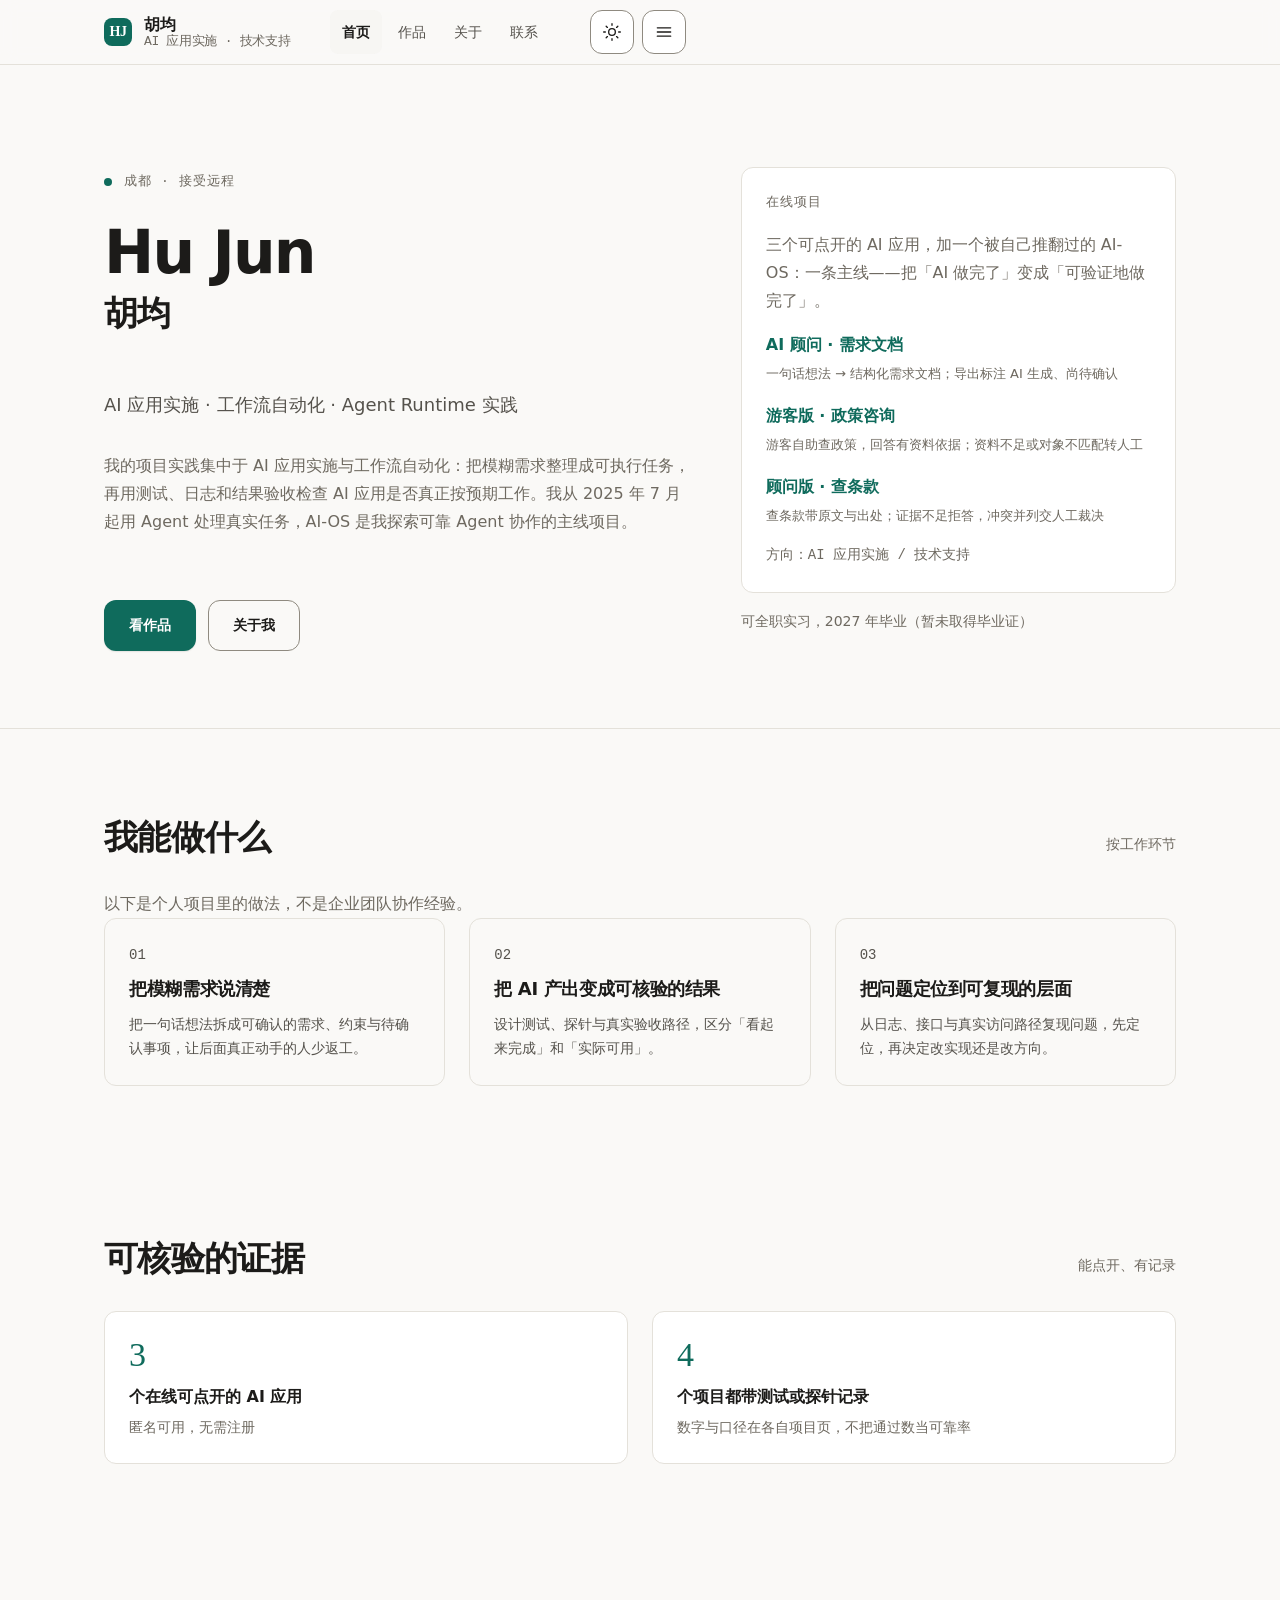
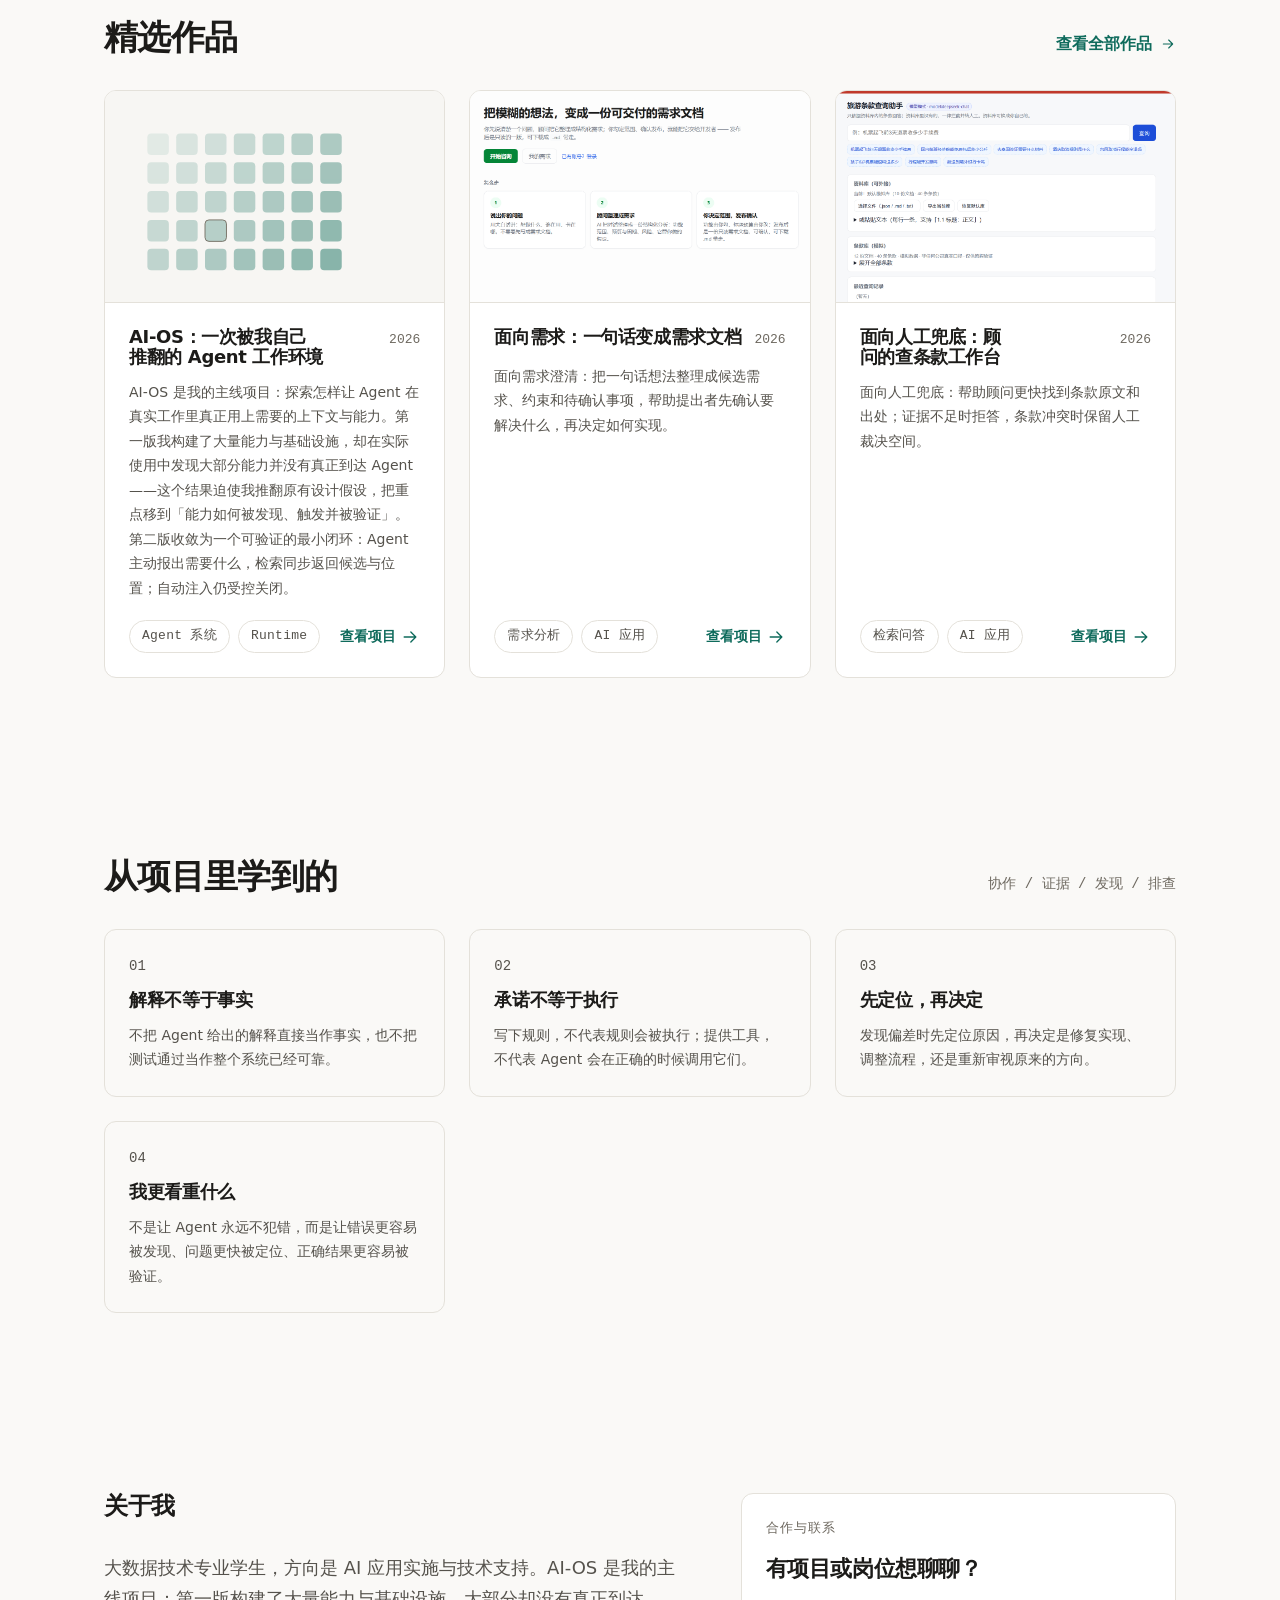
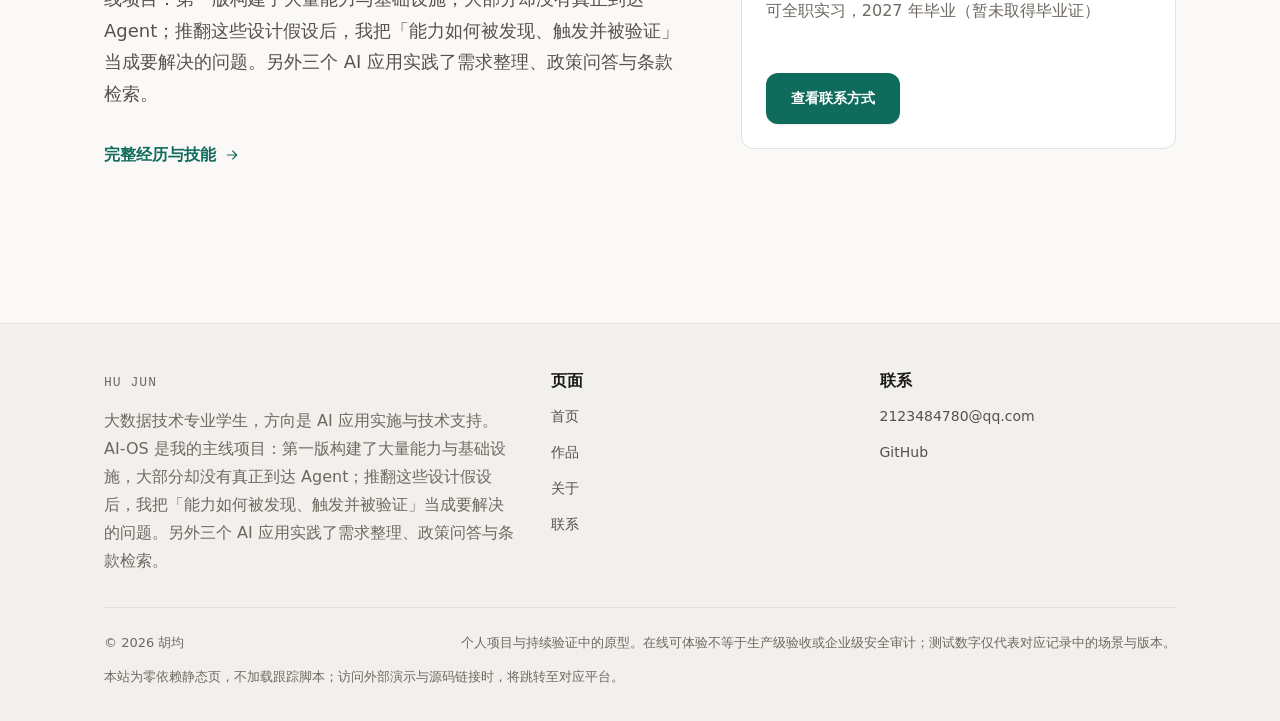
==== commit e7781ab4: "content: 移除首页证据条的 PR 项（PR 仍在进行，待完成后再整理）" ====
--- a/index.html
+++ b/index.html
@@ -184,7 +184,7 @@
             <h2>可核验的证据</h2>
             <p class="mono muted">能点开、有记录</p>
           </div>
-          <div class="grid grid--3" data-render="evidence">
+          <div class="grid grid--2" data-render="evidence">
             <div class="evidence">
               <p class="evidence__value">3</p>
               <p class="evidence__label">个在线可点开的 AI 应用</p>
@@ -194,11 +194,6 @@
               <p class="evidence__value">4</p>
               <p class="evidence__label">个项目都带测试或探针记录</p>
               <p class="evidence__note">数字与口径在各自项目页，不把通过数当可靠率</p>
-            </div>
-            <div class="evidence">
-              <p class="evidence__value">1</p>
-              <p class="evidence__label">个上游开源 PR（评审中）</p>
-              <p class="evidence__note">Dify #44861：+58/−2，3 个新单测</p>
             </div>
           </div>
         </div>
